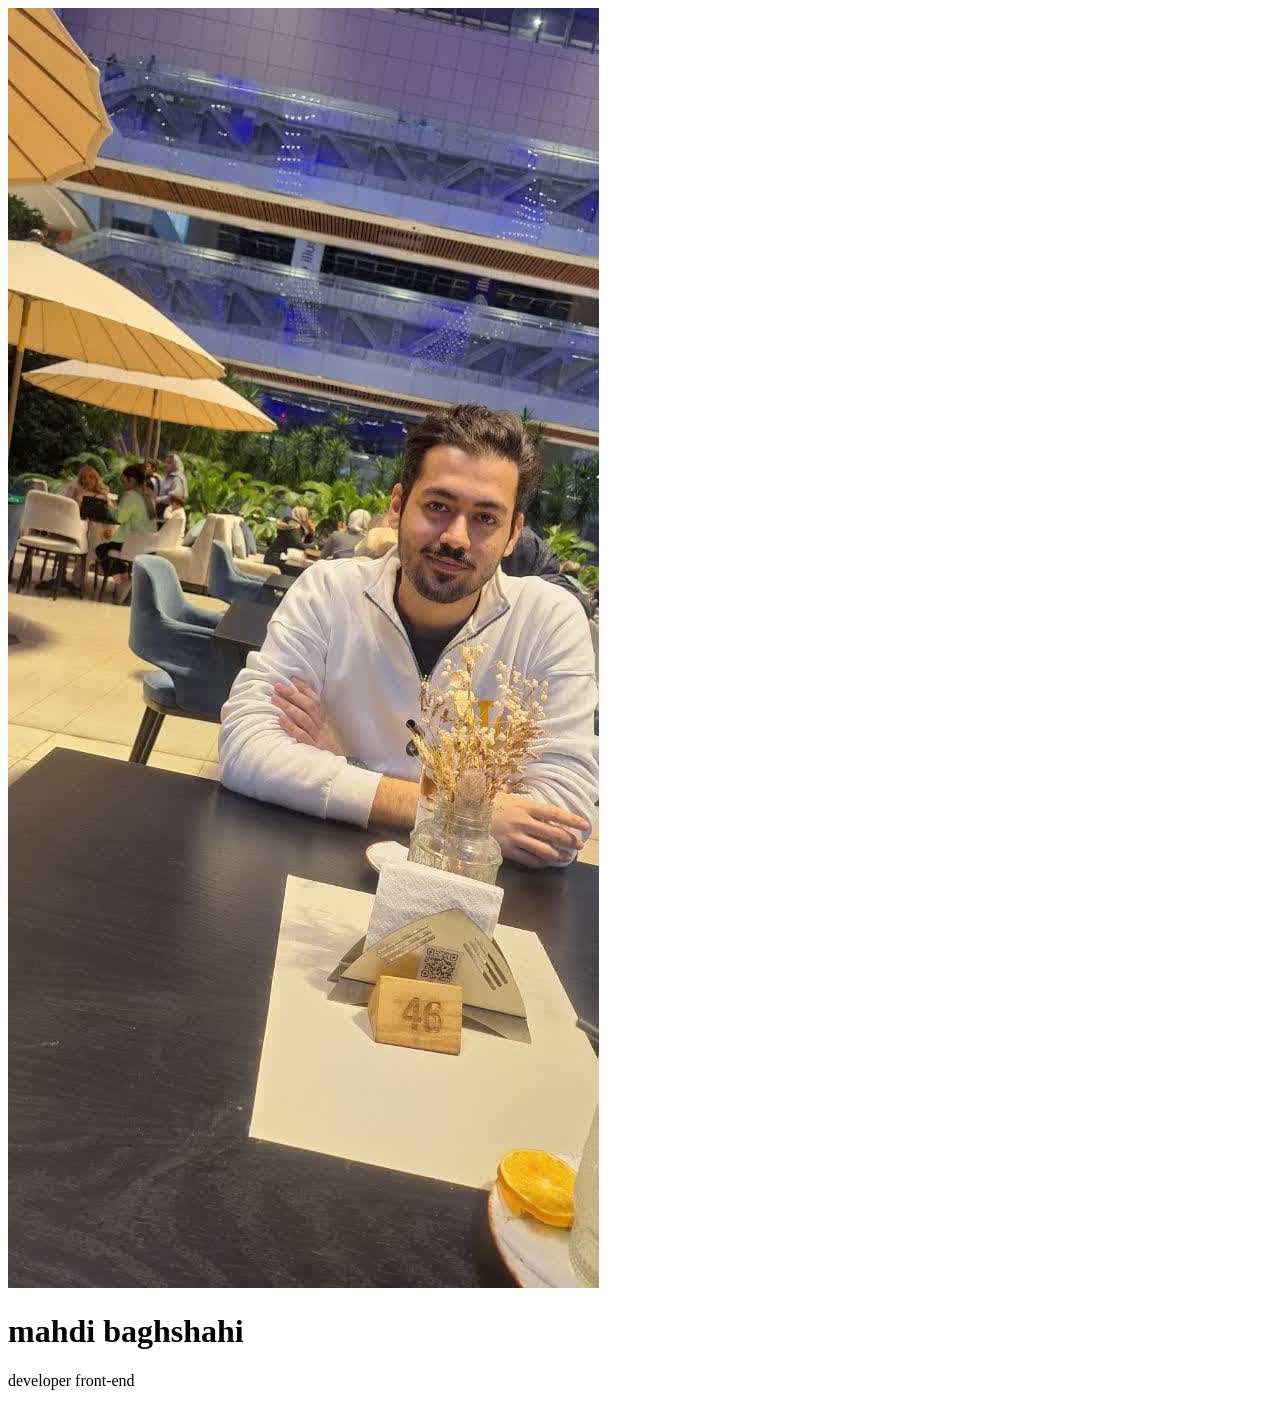
==== index.html @ 624fb45b "insert html and pictur" ====
<!DOCTYPE html>
<html lang="en">
<head>
    <meta charset="UTF-8">
    <meta name="viewport" content="width=device-width, initial-scale=1.0">
    <title>profile</title>
    <link rel="stylesheet" href="./style.css"/>

</head>
<body>
    <div class="container">
        <div class="picture">
            <img src="images/photo_2025-01-19_13-27-02.jpg">
        </div>
        
        <h1>mahdi baghshahi</h1>
        <p>developer front-end</p>

        <div class="socials">
            <i class="b instagram"></i>
            <i class="b github"></i>
            <i class="b whatsapp"></i>

        </div>
    </div>
</body>
</html>
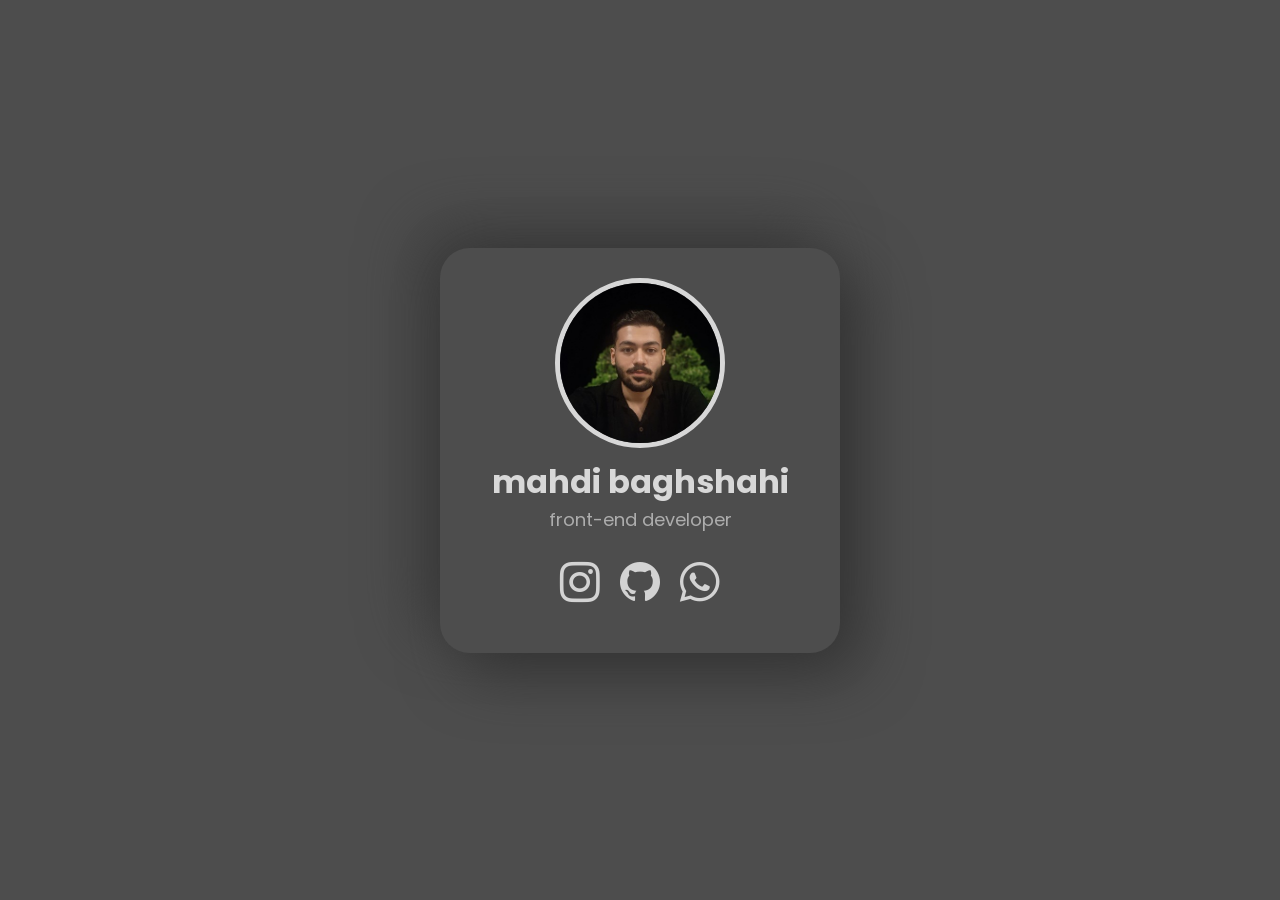
==== commit 612ff8e2: "insert css" ====
--- a/index.html
+++ b/index.html
@@ -1,27 +1,29 @@
 <!DOCTYPE html>
 <html lang="en">
-<head>
-    <meta charset="UTF-8">
-    <meta name="viewport" content="width=device-width, initial-scale=1.0">
+  <head>
+    <meta charset="UTF-8" />
+    <meta name="viewport" content="width=device-width, initial-scale=1.0" />
     <title>profile</title>
-    <link rel="stylesheet" href="./style.css"/>
+    <link rel="stylesheet" href="./style.css" />
+    <link
+      rel="stylesheet"
+      href="https://cdn.jsdelivr.net/npm/bootstrap-icons@1.11.3/font/bootstrap-icons.min.css"
+    />
+  </head>
+  <body>
+    <div class="container">
+      <div class="picture">
+        <img src="images/m11.jpg" />
+      </div>
 
-</head>
-<body>
-    <div class="container">
-        <div class="picture">
-            <img src="images/photo_2025-01-19_13-27-02.jpg">
-        </div>
-        
-        <h1>mahdi baghshahi</h1>
-        <p>developer front-end</p>
+      <h1>mahdi baghshahi</h1>
+      <p>front-end developer</p>
 
-        <div class="socials">
-            <i class="b instagram"></i>
-            <i class="b github"></i>
-            <i class="b whatsapp"></i>
-
-        </div>
+      <div class="socials">
+        <i class="bi bi-instagram"></i>
+        <i class="bi bi-github"></i>
+        <i class="bi bi-whatsapp"></i>
+      </div>
     </div>
-</body>
+  </body>
 </html>
--- a/style.css
+++ b/style.css
@@ -0,0 +1,53 @@
+@import url("https://fonts.googleapis.com/css2?family=Poppins&display=swap");
+
+* {
+  margin: 0;
+  padding: 0;
+  box-sizing: border-box;
+}
+
+body {
+  display: flex;
+  justify-content: center;
+  align-items: center;
+  height: 100vh;
+  background: #4d4d4d;
+  font-family: "Poppins", sans-serif;
+}
+
+.container {
+  width: 400px;
+  border-radius: 30px;
+  background: #4d4d4d;
+  box-shadow: 20px 20px 60px #343434, -20px -20px 60px #3b3b3b;
+  padding: 20px;
+  text-align: center;
+}
+.container .picture{
+    width: 170px;
+    height: 170px;
+    margin: 10px auto;
+}
+.container .picture img{
+    width: 100%;
+    height: 100%;
+    border-radius: 50%;
+    border: 5px solid rgb(215 , 215 , 215 );
+}
+.container h1 {
+  color: rgb(216, 216, 216);
+}
+.container p {
+  color: rgb(173, 173, 173);
+  font-size: 18px;
+}
+.container .socials{
+    display: flex;
+    justify-content: center;
+    padding: 10px 0;
+}
+.container .socials i{
+    margin: 10px;
+    font-size: 40px;
+    color: rgb(211, 211, 211);
+}
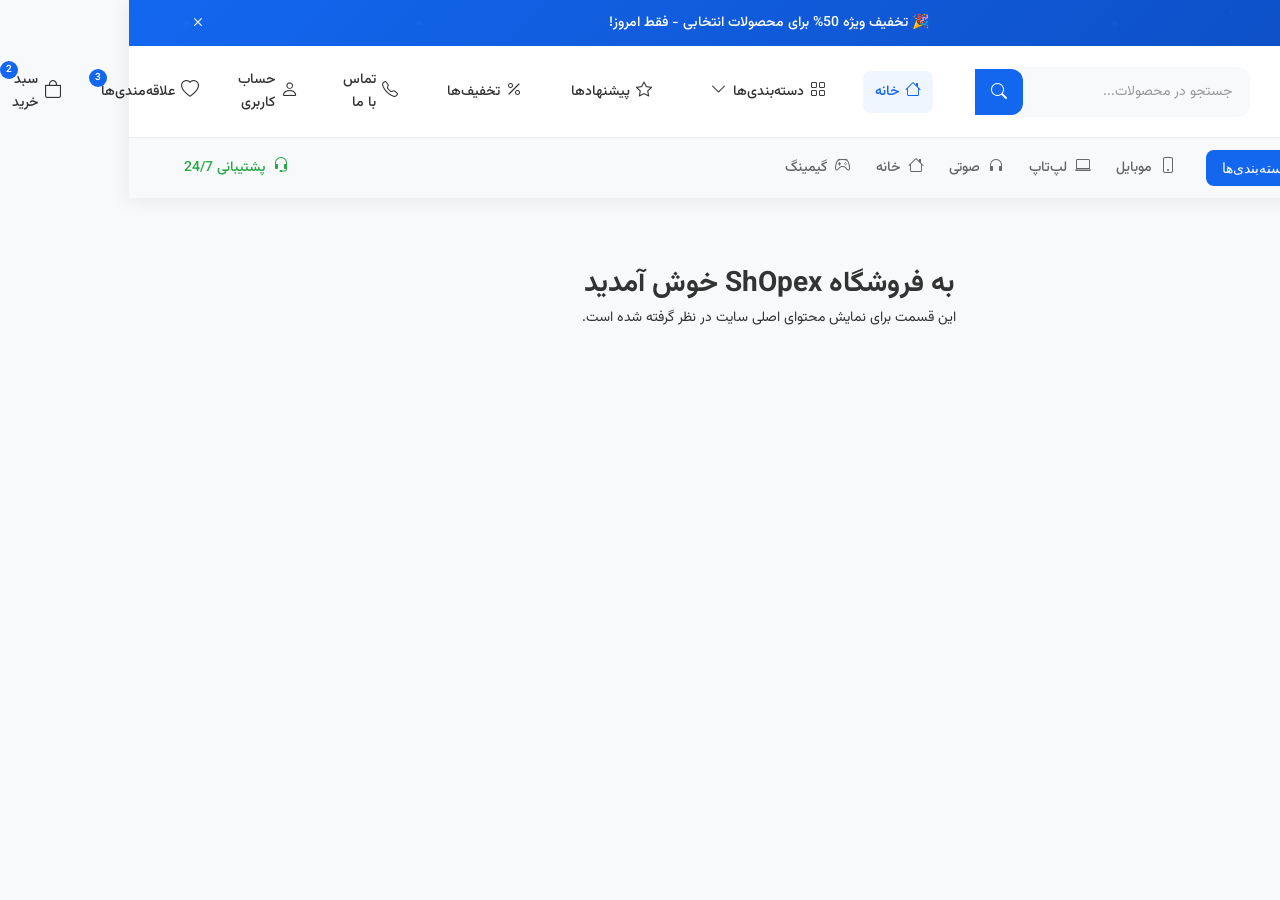
==== commit af6fbfc3: "Convert profile page to responsive e-commerce site with Persian design Co-authored-by: ma.baghshahi2" ====
--- a/index.html
+++ b/index.html
@@ -1,29 +1,229 @@
 <!DOCTYPE html>
-<html lang="en">
-  <head>
-    <meta charset="UTF-8" />
-    <meta name="viewport" content="width=device-width, initial-scale=1.0" />
-    <title>profile</title>
-    <link rel="stylesheet" href="./style.css" />
-    <link
-      rel="stylesheet"
-      href="https://cdn.jsdelivr.net/npm/bootstrap-icons@1.11.3/font/bootstrap-icons.min.css"
-    />
-  </head>
-  <body>
-    <div class="container">
-      <div class="picture">
-        <img src="images/m11.jpg" />
+<html lang="fa" dir="rtl">
+
+<head>
+  <meta charset="UTF-8" />
+  <meta http-equiv="X-UA-Compatible" content="IE=edge" />
+  <meta name="viewport" content="width=device-width, initial-scale=1.0" />
+  <!-- Bootstrap Icons -->
+  <link rel="stylesheet" href="https://cdn.jsdelivr.net/npm/bootstrap-icons@1.10.2/font/bootstrap-icons.css" />
+  <!-- Google Fonts - Vazirmatn for Persian -->
+  <link href="https://fonts.googleapis.com/css2?family=Vazirmatn:wght@100..900&display=swap" rel="stylesheet">
+  <!-- Custom CSS -->
+  <link rel="stylesheet" href="style.css" />
+  <title>ShOpex - فروشگاه آنلاین</title>
+</head>
+
+<body>
+  <!-- Header Start -->
+  <header class="header">
+    <!-- Top notification bar -->
+    <div class="top-notification">
+      <div class="container">
+        <div class="notification-content">
+          <span class="notification-text">🎉 تخفیف ویژه 50% برای محصولات انتخابی - فقط امروز!</span>
+          <button class="notification-close">
+            <i class="bi bi-x"></i>
+          </button>
+        </div>
       </div>
-
-      <h1>mahdi baghshahi</h1>
-      <p>front-end developer</p>
-
-      <div class="socials">
-        <i class="bi bi-instagram"></i>
-        <i class="bi bi-github"></i>
-        <i class="bi bi-whatsapp"></i>
+    </div>
+
+    <!-- Main header -->
+    <div class="header-main">
+      <div class="container">
+        <div class="header-content">
+          <!-- Mobile menu button -->
+          <button class="mobile-menu-btn">
+            <i class="bi bi-list"></i>
+          </button>
+
+          <!-- Logo -->
+          <div class="logo">
+            <a href="/">
+              <img src="https://via.placeholder.com/120x40/1367ef/ffffff?text=ShOpex" alt="ShOpex">
+            </a>
+          </div>
+
+          <!-- Search bar -->
+          <div class="search-container">
+            <form class="search-form">
+              <input type="text" placeholder="جستجو در محصولات..." class="search-input">
+              <button type="submit" class="search-btn">
+                <i class="bi bi-search"></i>
+              </button>
+            </form>
+          </div>
+
+          <!-- Navigation -->
+          <nav class="main-nav">
+            <ul class="nav-list">
+              <li class="nav-item">
+                <a href="/" class="nav-link active">
+                  <i class="bi bi-house"></i>
+                  خانه
+                </a>
+              </li>
+              <li class="nav-item dropdown">
+                <a href="#" class="nav-link">
+                  <i class="bi bi-grid"></i>
+                  دسته‌بندی‌ها
+                  <i class="bi bi-chevron-down"></i>
+                </a>
+                <div class="dropdown-menu">
+                  <div class="dropdown-grid">
+                    <div class="dropdown-section">
+                      <h4>موبایل و تبلت</h4>
+                      <ul>
+                        <li><a href="#">گوشی موبایل</a></li>
+                        <li><a href="#">تبلت</a></li>
+                        <li><a href="#">هدفون</a></li>
+                        <li><a href="#">کیس و کاور</a></li>
+                      </ul>
+                    </div>
+                    <div class="dropdown-section">
+                      <h4>لپ‌تاپ و کامپیوتر</h4>
+                      <ul>
+                        <li><a href="#">لپ‌تاپ</a></li>
+                        <li><a href="#">کیبورد</a></li>
+                        <li><a href="#">ماوس</a></li>
+                        <li><a href="#">مانیتور</a></li>
+                      </ul>
+                    </div>
+                    <div class="dropdown-section">
+                      <h4>خانه و آشپزخانه</h4>
+                      <ul>
+                        <li><a href="#">لوازم برقی</a></li>
+                        <li><a href="#">ظروف</a></li>
+                        <li><a href="#">دکوراسیون</a></li>
+                        <li><a href="#">روشنایی</a></li>
+                      </ul>
+                    </div>
+                    <div class="dropdown-featured">
+                      <img src="https://via.placeholder.com/200x150/f0f0f0/666?text=Special+Offer" alt="پیشنهاد ویژه">
+                      <h4>پیشنهاد ویژه</h4>
+                      <p>تا 60% تخفیف روی محصولات منتخب</p>
+                      <a href="#" class="btn-featured">مشاهده همه</a>
+                    </div>
+                  </div>
+                </div>
+              </li>
+              <li class="nav-item">
+                <a href="#" class="nav-link">
+                  <i class="bi bi-star"></i>
+                  پیشنهادها
+                </a>
+              </li>
+              <li class="nav-item">
+                <a href="#" class="nav-link">
+                  <i class="bi bi-percent"></i>
+                  تخفیف‌ها
+                </a>
+              </li>
+              <li class="nav-item">
+                <a href="#" class="nav-link">
+                  <i class="bi bi-telephone"></i>
+                  تماس با ما
+                </a>
+              </li>
+            </ul>
+          </nav>
+
+          <!-- User actions -->
+          <div class="user-actions">
+            <button class="action-btn search-toggle">
+              <i class="bi bi-search"></i>
+            </button>
+            <a href="#" class="action-btn">
+              <i class="bi bi-person"></i>
+              <span class="action-text">حساب کاربری</span>
+            </a>
+            <a href="#" class="action-btn">
+              <i class="bi bi-heart"></i>
+              <span class="action-text">علاقه‌مندی‌ها</span>
+              <span class="badge">3</span>
+            </a>
+            <a href="#" class="action-btn cart-btn">
+              <i class="bi bi-bag"></i>
+              <span class="action-text">سبد خرید</span>
+              <span class="badge cart-count">2</span>
+            </a>
+          </div>
+        </div>
       </div>
     </div>
-  </body>
+
+    <!-- Categories bar -->
+    <div class="categories-bar">
+      <div class="container">
+        <div class="categories-content">
+          <div class="categories-menu">
+            <button class="categories-toggle">
+              <i class="bi bi-grid-3x3-gap"></i>
+              همه دسته‌بندی‌ها
+            </button>
+          </div>
+          <div class="quick-categories">
+            <a href="#" class="category-link">
+              <i class="bi bi-phone"></i>
+              موبایل
+            </a>
+            <a href="#" class="category-link">
+              <i class="bi bi-laptop"></i>
+              لپ‌تاپ
+            </a>
+            <a href="#" class="category-link">
+              <i class="bi bi-headphones"></i>
+              صوتی
+            </a>
+            <a href="#" class="category-link">
+              <i class="bi bi-house"></i>
+              خانه
+            </a>
+            <a href="#" class="category-link">
+              <i class="bi bi-controller"></i>
+              گیمینگ
+            </a>
+          </div>
+          <div class="support-info">
+            <i class="bi bi-headset"></i>
+            <span>پشتیبانی 24/7</span>
+          </div>
+        </div>
+      </div>
+    </div>
+  </header>
+
+  <!-- Mobile Sidebar -->
+  <div class="mobile-sidebar" id="mobileSidebar">
+    <div class="sidebar-header">
+      <h3>منو</h3>
+      <button class="sidebar-close">
+        <i class="bi bi-x"></i>
+      </button>
+    </div>
+    <nav class="sidebar-nav">
+      <ul class="sidebar-list">
+        <li><a href="/"><i class="bi bi-house"></i> خانه</a></li>
+        <li><a href="#"><i class="bi bi-grid"></i> دسته‌بندی‌ها</a></li>
+        <li><a href="#"><i class="bi bi-star"></i> پیشنهادها</a></li>
+        <li><a href="#"><i class="bi bi-percent"></i> تخفیف‌ها</a></li>
+        <li><a href="#"><i class="bi bi-person"></i> حساب کاربری</a></li>
+        <li><a href="#"><i class="bi bi-telephone"></i> تماس با ما</a></li>
+      </ul>
+    </nav>
+  </div>
+
+  <!-- Overlay -->
+  <div class="overlay" id="overlay"></div>
+
+  <!-- Main content placeholder -->
+  <main style="padding: 2rem; text-align: center; margin-top: 2rem;">
+    <h1>به فروشگاه ShOpex خوش آمدید</h1>
+    <p>این قسمت برای نمایش محتوای اصلی سایت در نظر گرفته شده است.</p>
+  </main>
+
+  <script src="script.js"></script>
+</body>
+
 </html>
--- a/style.css
+++ b/style.css
@@ -1,5 +1,7 @@
-@import url("https://fonts.googleapis.com/css2?family=Poppins&display=swap");
-
+/* Import Persian font */
+@import url('https://fonts.googleapis.com/css2?family=Vazirmatn:wght@100..900&display=swap');
+
+/* Reset and base styles */
 * {
   margin: 0;
   padding: 0;
@@ -7,47 +9,642 @@
 }
 
 body {
+  font-family: 'Vazirmatn', sans-serif;
+  font-size: 14px;
+  line-height: 1.6;
+  color: #333;
+  direction: rtl;
+  background-color: #f8f9fa;
+}
+
+.container {
+  max-width: 1200px;
+  margin: 0 auto;
+  padding: 0 15px;
+}
+
+/* Header Styles */
+.header {
+  background: #fff;
+  box-shadow: 0 2px 20px rgba(0, 0, 0, 0.08);
+  position: sticky;
+  top: 0;
+  z-index: 1000;
+}
+
+/* Top Notification */
+.top-notification {
+  background: linear-gradient(135deg, #1367ef, #0d4ec4);
+  color: white;
+  padding: 12px 0;
+  position: relative;
+  overflow: hidden;
+}
+
+.top-notification::before {
+  content: '';
+  position: absolute;
+  top: 0;
+  left: 0;
+  right: 0;
+  bottom: 0;
+  background: url('data:image/svg+xml,<svg xmlns="http://www.w3.org/2000/svg" viewBox="0 0 100 20"><defs><pattern id="grain" width="100" height="20" patternUnits="userSpaceOnUse"><circle cx="25" cy="10" r="1" fill="rgba(255,255,255,0.1)"/><circle cx="75" cy="5" r="0.5" fill="rgba(255,255,255,0.05)"/></pattern></defs><rect width="100" height="20" fill="url(%23grain)"/></svg>');
+  opacity: 0.3;
+}
+
+.notification-content {
   display: flex;
   justify-content: center;
   align-items: center;
+  position: relative;
+  z-index: 1;
+}
+
+.notification-text {
+  font-weight: 500;
+  font-size: 14px;
+  text-align: center;
+}
+
+.notification-close {
+  position: absolute;
+  left: 0;
+  background: none;
+  border: none;
+  color: white;
+  font-size: 18px;
+  cursor: pointer;
+  padding: 5px;
+  border-radius: 50%;
+  transition: background-color 0.3s ease;
+}
+
+.notification-close:hover {
+  background-color: rgba(255, 255, 255, 0.2);
+}
+
+/* Main Header */
+.header-main {
+  padding: 15px 0;
+  background: white;
+}
+
+.header-content {
+  display: flex;
+  align-items: center;
+  gap: 20px;
+}
+
+/* Mobile Menu Button */
+.mobile-menu-btn {
+  display: none;
+  background: none;
+  border: none;
+  font-size: 24px;
+  cursor: pointer;
+  color: #333;
+  padding: 8px;
+  border-radius: 8px;
+  transition: background-color 0.3s ease;
+}
+
+.mobile-menu-btn:hover {
+  background-color: #f8f9fa;
+}
+
+/* Logo */
+.logo {
+  flex-shrink: 0;
+}
+
+.logo img {
+  height: 40px;
+  width: auto;
+}
+
+/* Search Container */
+.search-container {
+  flex: 1;
+  max-width: 500px;
+  margin: 0 20px;
+}
+
+.search-form {
+  position: relative;
+  display: flex;
+  background: #f8f9fa;
+  border-radius: 12px;
+  border: 2px solid transparent;
+  transition: all 0.3s ease;
+}
+
+.search-form:focus-within {
+  border-color: #1367ef;
+  box-shadow: 0 0 0 3px rgba(19, 103, 239, 0.1);
+}
+
+.search-input {
+  flex: 1;
+  border: none;
+  background: transparent;
+  padding: 12px 16px;
+  font-size: 14px;
+  outline: none;
+  border-radius: 12px;
+  font-family: 'Vazirmatn', sans-serif;
+}
+
+.search-input::placeholder {
+  color: #999;
+}
+
+.search-btn {
+  background: #1367ef;
+  border: none;
+  color: white;
+  padding: 12px 16px;
+  border-radius: 0 12px 12px 0;
+  cursor: pointer;
+  font-size: 16px;
+  transition: background-color 0.3s ease;
+}
+
+.search-btn:hover {
+  background: #0d4ec4;
+}
+
+/* Navigation */
+.main-nav {
+  flex: 1;
+}
+
+.nav-list {
+  display: flex;
+  align-items: center;
+  gap: 25px;
+  list-style: none;
+}
+
+.nav-item {
+  position: relative;
+}
+
+.nav-link {
+  display: flex;
+  align-items: center;
+  gap: 6px;
+  text-decoration: none;
+  color: #333;
+  font-weight: 500;
+  padding: 8px 12px;
+  border-radius: 8px;
+  transition: all 0.3s ease;
+  font-size: 14px;
+}
+
+.nav-link:hover, 
+.nav-link.active {
+  color: #1367ef;
+  background-color: #f0f6ff;
+}
+
+.nav-link i {
+  font-size: 16px;
+}
+
+/* Dropdown */
+.dropdown .nav-link::after {
+  content: '';
+  margin-right: 4px;
+}
+
+.dropdown-menu {
+  position: absolute;
+  top: 100%;
+  right: 0;
+  background: white;
+  border-radius: 12px;
+  box-shadow: 0 10px 40px rgba(0, 0, 0, 0.15);
+  opacity: 0;
+  visibility: hidden;
+  transform: translateY(10px);
+  transition: all 0.3s ease;
+  z-index: 100;
+  min-width: 800px;
+  margin-top: 10px;
+}
+
+.dropdown:hover .dropdown-menu {
+  opacity: 1;
+  visibility: visible;
+  transform: translateY(0);
+}
+
+.dropdown-grid {
+  display: grid;
+  grid-template-columns: repeat(3, 1fr) 250px;
+  gap: 30px;
+  padding: 30px;
+}
+
+.dropdown-section h4 {
+  color: #333;
+  font-size: 16px;
+  font-weight: 600;
+  margin-bottom: 15px;
+  padding-bottom: 8px;
+  border-bottom: 2px solid #f0f6ff;
+}
+
+.dropdown-section ul {
+  list-style: none;
+}
+
+.dropdown-section li {
+  margin-bottom: 8px;
+}
+
+.dropdown-section a {
+  color: #666;
+  text-decoration: none;
+  font-size: 14px;
+  transition: color 0.3s ease;
+  display: block;
+  padding: 4px 0;
+}
+
+.dropdown-section a:hover {
+  color: #1367ef;
+}
+
+.dropdown-featured {
+  background: linear-gradient(135deg, #f0f6ff, #e6f2ff);
+  padding: 20px;
+  border-radius: 12px;
+  text-align: center;
+}
+
+.dropdown-featured img {
+  width: 100%;
+  height: 120px;
+  object-fit: cover;
+  border-radius: 8px;
+  margin-bottom: 15px;
+}
+
+.dropdown-featured h4 {
+  color: #333;
+  font-size: 16px;
+  font-weight: 600;
+  margin-bottom: 8px;
+}
+
+.dropdown-featured p {
+  color: #666;
+  font-size: 13px;
+  margin-bottom: 15px;
+}
+
+.btn-featured {
+  background: #1367ef;
+  color: white;
+  text-decoration: none;
+  padding: 8px 16px;
+  border-radius: 6px;
+  font-size: 12px;
+  font-weight: 500;
+  transition: background-color 0.3s ease;
+}
+
+.btn-featured:hover {
+  background: #0d4ec4;
+}
+
+/* User Actions */
+.user-actions {
+  display: flex;
+  align-items: center;
+  gap: 15px;
+}
+
+.action-btn {
+  display: flex;
+  align-items: center;
+  gap: 6px;
+  text-decoration: none;
+  color: #333;
+  padding: 8px 12px;
+  border-radius: 8px;
+  transition: all 0.3s ease;
+  position: relative;
+  background: none;
+  border: none;
+  cursor: pointer;
+  font-size: 14px;
+}
+
+.action-btn:hover {
+  background-color: #f8f9fa;
+  color: #1367ef;
+}
+
+.action-btn i {
+  font-size: 18px;
+}
+
+.action-text {
+  font-weight: 500;
+}
+
+.badge {
+  background: #1367ef;
+  color: white;
+  font-size: 10px;
+  padding: 2px 6px;
+  border-radius: 10px;
+  position: absolute;
+  top: 0;
+  left: 0;
+  min-width: 18px;
+  height: 18px;
+  display: flex;
+  align-items: center;
+  justify-content: center;
+  font-weight: 600;
+}
+
+.search-toggle {
+  display: none;
+}
+
+/* Categories Bar */
+.categories-bar {
+  background: #f8f9fa;
+  border-top: 1px solid #e9ecef;
+  padding: 12px 0;
+}
+
+.categories-content {
+  display: flex;
+  align-items: center;
+  gap: 30px;
+}
+
+.categories-toggle {
+  background: #1367ef;
+  color: white;
+  border: none;
+  padding: 10px 16px;
+  border-radius: 8px;
+  font-size: 14px;
+  font-weight: 500;
+  cursor: pointer;
+  display: flex;
+  align-items: center;
+  gap: 8px;
+  transition: background-color 0.3s ease;
+}
+
+.categories-toggle:hover {
+  background: #0d4ec4;
+}
+
+.quick-categories {
+  display: flex;
+  align-items: center;
+  gap: 25px;
+  flex: 1;
+}
+
+.category-link {
+  display: flex;
+  align-items: center;
+  gap: 8px;
+  text-decoration: none;
+  color: #666;
+  font-size: 14px;
+  font-weight: 500;
+  transition: color 0.3s ease;
+}
+
+.category-link:hover {
+  color: #1367ef;
+}
+
+.category-link i {
+  font-size: 16px;
+}
+
+.support-info {
+  display: flex;
+  align-items: center;
+  gap: 8px;
+  color: #28a745;
+  font-size: 14px;
+  font-weight: 500;
+}
+
+.support-info i {
+  font-size: 16px;
+}
+
+/* Mobile Sidebar */
+.mobile-sidebar {
+  position: fixed;
+  top: 0;
+  right: -300px;
+  width: 300px;
   height: 100vh;
-  background: #4d4d4d;
-  font-family: "Poppins", sans-serif;
-}
-
-.container {
-  width: 400px;
-  border-radius: 30px;
-  background: #4d4d4d;
-  box-shadow: 20px 20px 60px #343434, -20px -20px 60px #3b3b3b;
+  background: white;
+  z-index: 2000;
+  transition: right 0.3s ease;
+  box-shadow: -5px 0 20px rgba(0, 0, 0, 0.1);
+}
+
+.mobile-sidebar.active {
+  right: 0;
+}
+
+.sidebar-header {
   padding: 20px;
-  text-align: center;
-}
-.container .picture{
-    width: 170px;
-    height: 170px;
-    margin: 10px auto;
-}
-.container .picture img{
-    width: 100%;
-    height: 100%;
-    border-radius: 50%;
-    border: 5px solid rgb(215 , 215 , 215 );
-}
-.container h1 {
-  color: rgb(216, 216, 216);
-}
-.container p {
-  color: rgb(173, 173, 173);
+  border-bottom: 1px solid #e9ecef;
+  display: flex;
+  justify-content: space-between;
+  align-items: center;
+}
+
+.sidebar-header h3 {
   font-size: 18px;
-}
-.container .socials{
+  font-weight: 600;
+  color: #333;
+}
+
+.sidebar-close {
+  background: none;
+  border: none;
+  font-size: 24px;
+  cursor: pointer;
+  color: #666;
+  padding: 5px;
+}
+
+.sidebar-nav {
+  padding: 20px 0;
+}
+
+.sidebar-list {
+  list-style: none;
+}
+
+.sidebar-list li {
+  margin-bottom: 5px;
+}
+
+.sidebar-list a {
+  display: flex;
+  align-items: center;
+  gap: 12px;
+  color: #333;
+  text-decoration: none;
+  padding: 12px 20px;
+  font-weight: 500;
+  transition: background-color 0.3s ease;
+}
+
+.sidebar-list a:hover {
+  background-color: #f8f9fa;
+  color: #1367ef;
+}
+
+.sidebar-list i {
+  font-size: 18px;
+  width: 20px;
+}
+
+/* Overlay */
+.overlay {
+  position: fixed;
+  top: 0;
+  left: 0;
+  width: 100%;
+  height: 100%;
+  background: rgba(0, 0, 0, 0.5);
+  z-index: 1500;
+  opacity: 0;
+  visibility: hidden;
+  transition: all 0.3s ease;
+}
+
+.overlay.active {
+  opacity: 1;
+  visibility: visible;
+}
+
+/* Responsive Design */
+@media (max-width: 1024px) {
+  .dropdown-grid {
+    grid-template-columns: repeat(2, 1fr);
+  }
+  
+  .dropdown-featured {
+    grid-column: span 2;
+  }
+  
+  .action-text {
+    display: none;
+  }
+  
+  .quick-categories {
+    gap: 15px;
+  }
+  
+  .category-link span {
+    display: none;
+  }
+}
+
+@media (max-width: 768px) {
+  .mobile-menu-btn {
+    display: block;
+  }
+  
+  .main-nav,
+  .categories-bar {
+    display: none;
+  }
+  
+  .search-container {
+    display: none;
+  }
+  
+  .search-toggle {
     display: flex;
-    justify-content: center;
+  }
+  
+  .user-actions {
+    gap: 10px;
+  }
+  
+  .header-content {
+    gap: 15px;
+  }
+  
+  .dropdown-menu {
+    min-width: 100vw;
+    right: -15px;
+  }
+  
+  .dropdown-grid {
+    grid-template-columns: 1fr;
+    gap: 20px;
+    padding: 20px;
+  }
+}
+
+@media (max-width: 480px) {
+  .header-main {
     padding: 10px 0;
-}
-.container .socials i{
-    margin: 10px;
-    font-size: 40px;
-    color: rgb(211, 211, 211);
+  }
+  
+  .notification-text {
+    font-size: 12px;
+    padding: 0 30px;
+  }
+  
+  .user-actions {
+    gap: 5px;
+  }
+  
+  .action-btn {
+    padding: 6px 8px;
+  }
+  
+  .action-btn i {
+    font-size: 16px;
+  }
+}
+
+/* Animation for smooth interactions */
+@keyframes fadeInUp {
+  from {
+    opacity: 0;
+    transform: translateY(20px);
+  }
+  to {
+    opacity: 1;
+    transform: translateY(0);
+  }
+}
+
+.dropdown-menu {
+  animation: fadeInUp 0.3s ease;
+}
+
+/* Focus styles for accessibility */
+.nav-link:focus,
+.action-btn:focus,
+.search-input:focus,
+.search-btn:focus {
+  outline: 2px solid #1367ef;
+  outline-offset: 2px;
 }
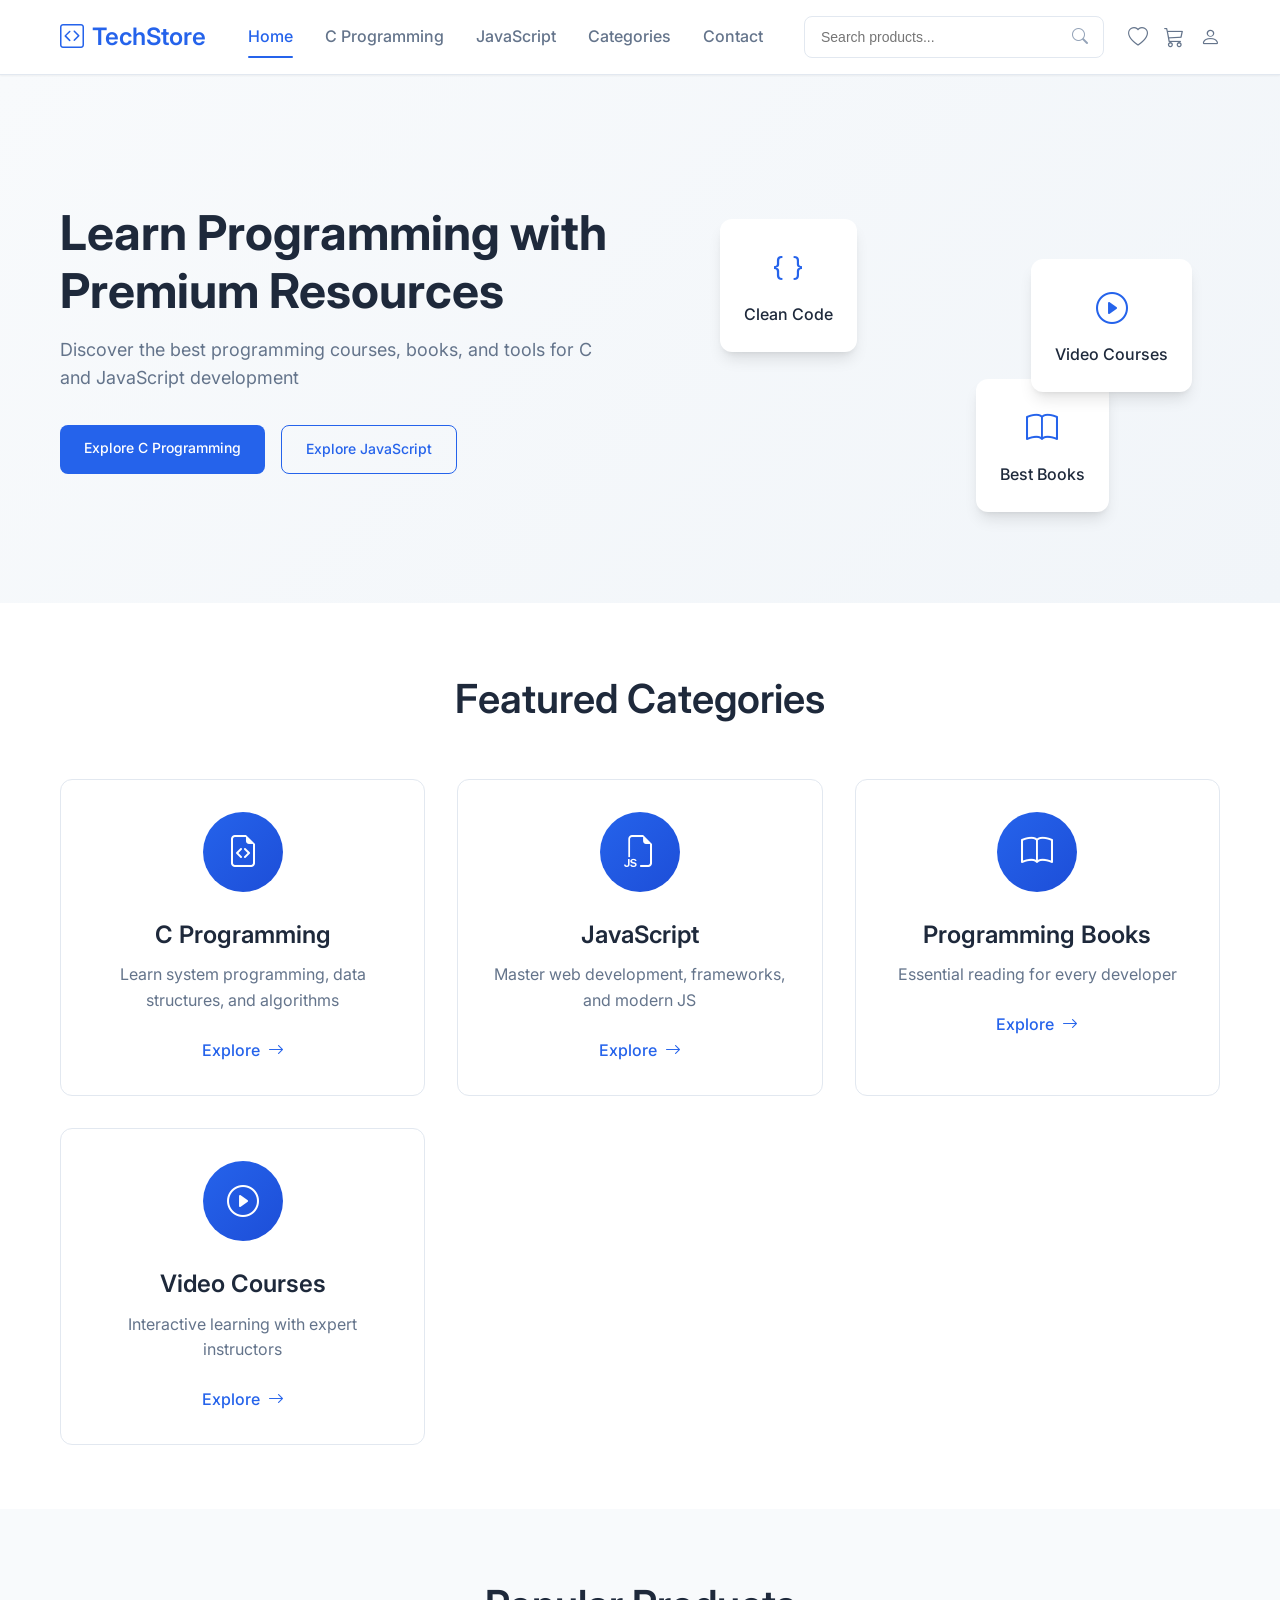
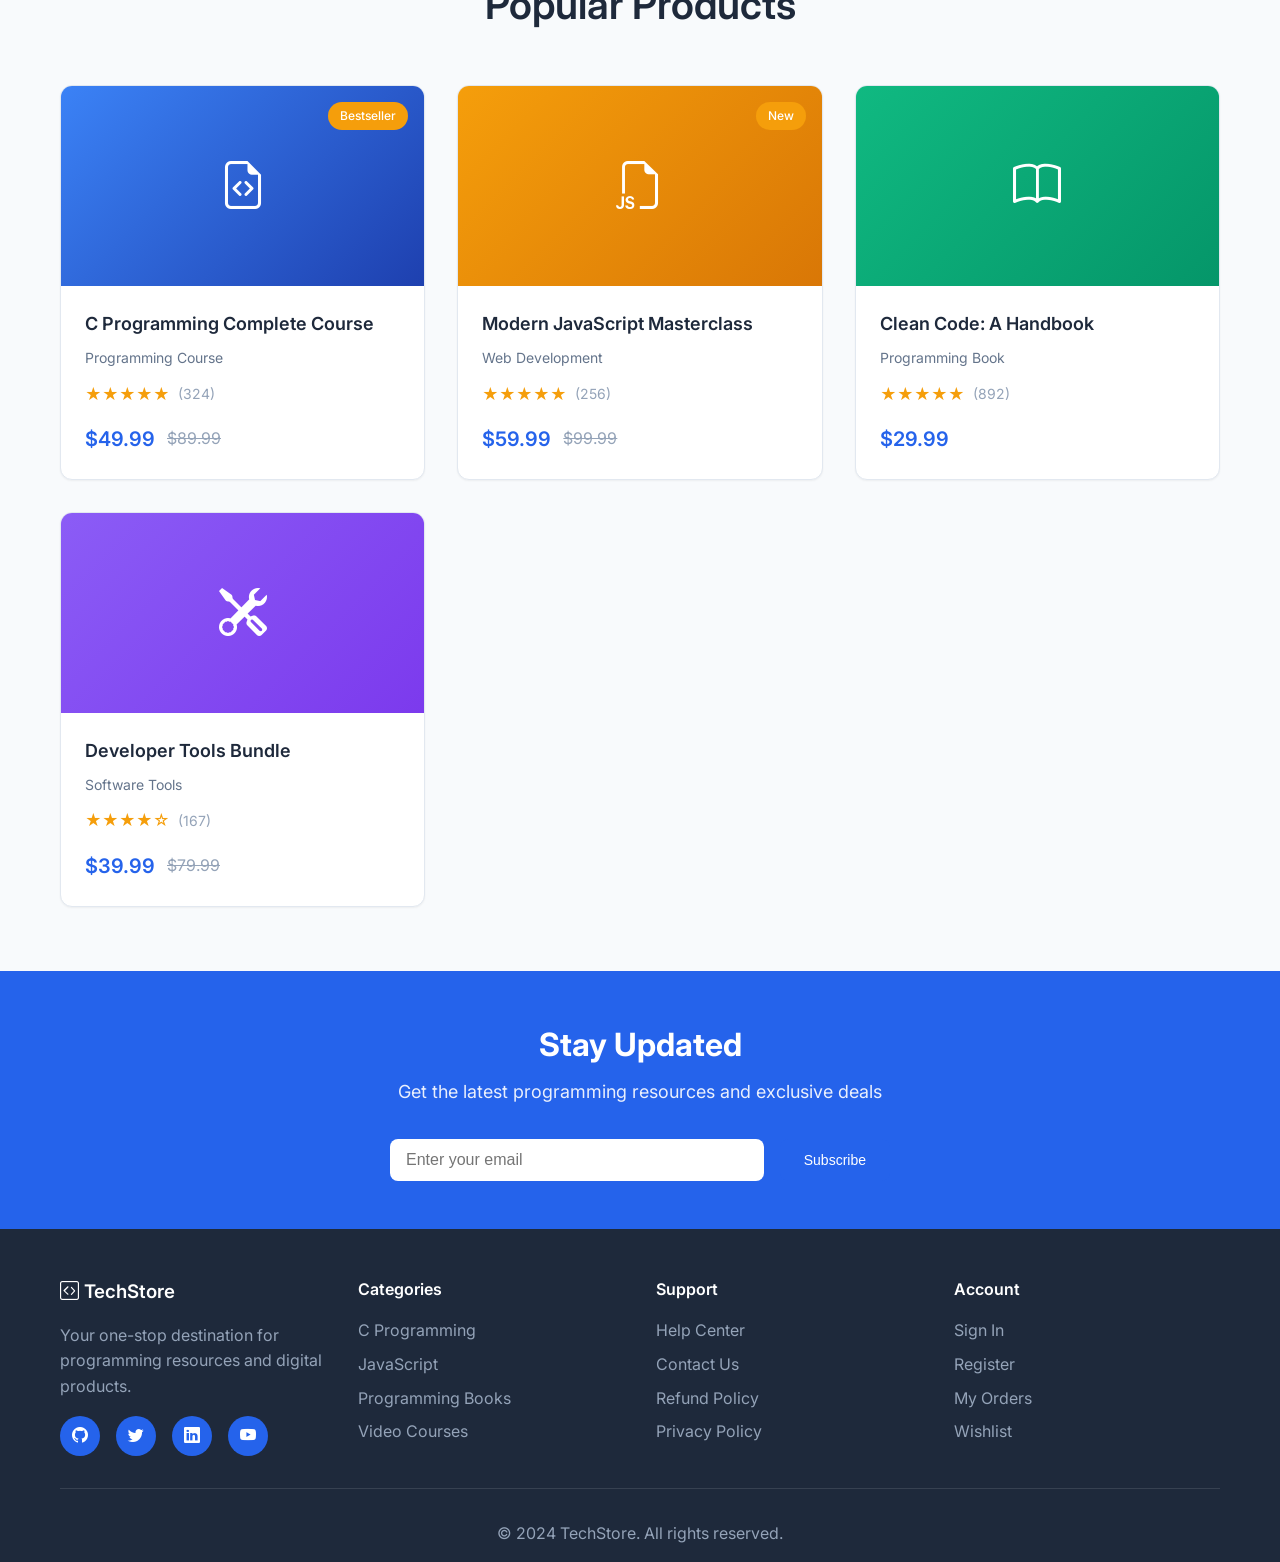
==== commit 83611cf3: "Create TechStore: Full e-commerce site for programming resources Co-authored-by: ma.baghshahi2002 <m" ====
--- a/index.html
+++ b/index.html
@@ -1,229 +1,262 @@
 <!DOCTYPE html>
-<html lang="fa" dir="rtl">
-
+<html lang="en">
 <head>
-  <meta charset="UTF-8" />
-  <meta http-equiv="X-UA-Compatible" content="IE=edge" />
-  <meta name="viewport" content="width=device-width, initial-scale=1.0" />
-  <!-- Bootstrap Icons -->
-  <link rel="stylesheet" href="https://cdn.jsdelivr.net/npm/bootstrap-icons@1.10.2/font/bootstrap-icons.css" />
-  <!-- Google Fonts - Vazirmatn for Persian -->
-  <link href="https://fonts.googleapis.com/css2?family=Vazirmatn:wght@100..900&display=swap" rel="stylesheet">
-  <!-- Custom CSS -->
-  <link rel="stylesheet" href="style.css" />
-  <title>ShOpex - فروشگاه آنلاین</title>
+    <meta charset="UTF-8">
+    <meta name="viewport" content="width=device-width, initial-scale=1.0">
+    <title>TechStore - Programming Resources & Digital Products</title>
+    <link rel="stylesheet" href="style.css">
+    <link rel="stylesheet" href="https://cdn.jsdelivr.net/npm/bootstrap-icons@1.11.3/font/bootstrap-icons.min.css">
+    <link href="https://fonts.googleapis.com/css2?family=Inter:wght@300;400;500;600;700&display=swap" rel="stylesheet">
 </head>
-
 <body>
-  <!-- Header Start -->
-  <header class="header">
-    <!-- Top notification bar -->
-    <div class="top-notification">
-      <div class="container">
-        <div class="notification-content">
-          <span class="notification-text">🎉 تخفیف ویژه 50% برای محصولات انتخابی - فقط امروز!</span>
-          <button class="notification-close">
-            <i class="bi bi-x"></i>
-          </button>
-        </div>
-      </div>
-    </div>
-
-    <!-- Main header -->
-    <div class="header-main">
-      <div class="container">
-        <div class="header-content">
-          <!-- Mobile menu button -->
-          <button class="mobile-menu-btn">
-            <i class="bi bi-list"></i>
-          </button>
-
-          <!-- Logo -->
-          <div class="logo">
-            <a href="/">
-              <img src="https://via.placeholder.com/120x40/1367ef/ffffff?text=ShOpex" alt="ShOpex">
-            </a>
-          </div>
-
-          <!-- Search bar -->
-          <div class="search-container">
-            <form class="search-form">
-              <input type="text" placeholder="جستجو در محصولات..." class="search-input">
-              <button type="submit" class="search-btn">
-                <i class="bi bi-search"></i>
-              </button>
-            </form>
-          </div>
-
-          <!-- Navigation -->
-          <nav class="main-nav">
-            <ul class="nav-list">
-              <li class="nav-item">
-                <a href="/" class="nav-link active">
-                  <i class="bi bi-house"></i>
-                  خانه
-                </a>
-              </li>
-              <li class="nav-item dropdown">
-                <a href="#" class="nav-link">
-                  <i class="bi bi-grid"></i>
-                  دسته‌بندی‌ها
-                  <i class="bi bi-chevron-down"></i>
-                </a>
-                <div class="dropdown-menu">
-                  <div class="dropdown-grid">
-                    <div class="dropdown-section">
-                      <h4>موبایل و تبلت</h4>
-                      <ul>
-                        <li><a href="#">گوشی موبایل</a></li>
-                        <li><a href="#">تبلت</a></li>
-                        <li><a href="#">هدفون</a></li>
-                        <li><a href="#">کیس و کاور</a></li>
-                      </ul>
-                    </div>
-                    <div class="dropdown-section">
-                      <h4>لپ‌تاپ و کامپیوتر</h4>
-                      <ul>
-                        <li><a href="#">لپ‌تاپ</a></li>
-                        <li><a href="#">کیبورد</a></li>
-                        <li><a href="#">ماوس</a></li>
-                        <li><a href="#">مانیتور</a></li>
-                      </ul>
-                    </div>
-                    <div class="dropdown-section">
-                      <h4>خانه و آشپزخانه</h4>
-                      <ul>
-                        <li><a href="#">لوازم برقی</a></li>
-                        <li><a href="#">ظروف</a></li>
-                        <li><a href="#">دکوراسیون</a></li>
-                        <li><a href="#">روشنایی</a></li>
-                      </ul>
-                    </div>
-                    <div class="dropdown-featured">
-                      <img src="https://via.placeholder.com/200x150/f0f0f0/666?text=Special+Offer" alt="پیشنهاد ویژه">
-                      <h4>پیشنهاد ویژه</h4>
-                      <p>تا 60% تخفیف روی محصولات منتخب</p>
-                      <a href="#" class="btn-featured">مشاهده همه</a>
-                    </div>
-                  </div>
-                </div>
-              </li>
-              <li class="nav-item">
-                <a href="#" class="nav-link">
-                  <i class="bi bi-star"></i>
-                  پیشنهادها
-                </a>
-              </li>
-              <li class="nav-item">
-                <a href="#" class="nav-link">
-                  <i class="bi bi-percent"></i>
-                  تخفیف‌ها
-                </a>
-              </li>
-              <li class="nav-item">
-                <a href="#" class="nav-link">
-                  <i class="bi bi-telephone"></i>
-                  تماس با ما
-                </a>
-              </li>
-            </ul>
-          </nav>
-
-          <!-- User actions -->
-          <div class="user-actions">
-            <button class="action-btn search-toggle">
-              <i class="bi bi-search"></i>
-            </button>
-            <a href="#" class="action-btn">
-              <i class="bi bi-person"></i>
-              <span class="action-text">حساب کاربری</span>
-            </a>
-            <a href="#" class="action-btn">
-              <i class="bi bi-heart"></i>
-              <span class="action-text">علاقه‌مندی‌ها</span>
-              <span class="badge">3</span>
-            </a>
-            <a href="#" class="action-btn cart-btn">
-              <i class="bi bi-bag"></i>
-              <span class="action-text">سبد خرید</span>
-              <span class="badge cart-count">2</span>
-            </a>
-          </div>
-        </div>
-      </div>
-    </div>
-
-    <!-- Categories bar -->
-    <div class="categories-bar">
-      <div class="container">
-        <div class="categories-content">
-          <div class="categories-menu">
-            <button class="categories-toggle">
-              <i class="bi bi-grid-3x3-gap"></i>
-              همه دسته‌بندی‌ها
-            </button>
-          </div>
-          <div class="quick-categories">
-            <a href="#" class="category-link">
-              <i class="bi bi-phone"></i>
-              موبایل
-            </a>
-            <a href="#" class="category-link">
-              <i class="bi bi-laptop"></i>
-              لپ‌تاپ
-            </a>
-            <a href="#" class="category-link">
-              <i class="bi bi-headphones"></i>
-              صوتی
-            </a>
-            <a href="#" class="category-link">
-              <i class="bi bi-house"></i>
-              خانه
-            </a>
-            <a href="#" class="category-link">
-              <i class="bi bi-controller"></i>
-              گیمینگ
-            </a>
-          </div>
-          <div class="support-info">
-            <i class="bi bi-headset"></i>
-            <span>پشتیبانی 24/7</span>
-          </div>
-        </div>
-      </div>
-    </div>
-  </header>
-
-  <!-- Mobile Sidebar -->
-  <div class="mobile-sidebar" id="mobileSidebar">
-    <div class="sidebar-header">
-      <h3>منو</h3>
-      <button class="sidebar-close">
-        <i class="bi bi-x"></i>
-      </button>
-    </div>
-    <nav class="sidebar-nav">
-      <ul class="sidebar-list">
-        <li><a href="/"><i class="bi bi-house"></i> خانه</a></li>
-        <li><a href="#"><i class="bi bi-grid"></i> دسته‌بندی‌ها</a></li>
-        <li><a href="#"><i class="bi bi-star"></i> پیشنهادها</a></li>
-        <li><a href="#"><i class="bi bi-percent"></i> تخفیف‌ها</a></li>
-        <li><a href="#"><i class="bi bi-person"></i> حساب کاربری</a></li>
-        <li><a href="#"><i class="bi bi-telephone"></i> تماس با ما</a></li>
-      </ul>
-    </nav>
-  </div>
-
-  <!-- Overlay -->
-  <div class="overlay" id="overlay"></div>
-
-  <!-- Main content placeholder -->
-  <main style="padding: 2rem; text-align: center; margin-top: 2rem;">
-    <h1>به فروشگاه ShOpex خوش آمدید</h1>
-    <p>این قسمت برای نمایش محتوای اصلی سایت در نظر گرفته شده است.</p>
-  </main>
-
-  <script src="script.js"></script>
+    <!-- Header -->
+    <header class="header">
+        <div class="container">
+            <div class="navbar">
+                <div class="logo">
+                    <h2><i class="bi bi-code-square"></i> TechStore</h2>
+                </div>
+                <nav class="nav-menu">
+                    <a href="index.html" class="nav-link active">Home</a>
+                    <a href="c-programming.html" class="nav-link">C Programming</a>
+                    <a href="javascript.html" class="nav-link">JavaScript</a>
+                    <a href="#categories" class="nav-link">Categories</a>
+                    <a href="#contact" class="nav-link">Contact</a>
+                </nav>
+                <div class="header-actions">
+                    <div class="search-box">
+                        <input type="text" placeholder="Search products...">
+                        <i class="bi bi-search"></i>
+                    </div>
+                    <div class="user-actions">
+                        <i class="bi bi-heart"></i>
+                        <i class="bi bi-cart3"></i>
+                        <i class="bi bi-person"></i>
+                    </div>
+                </div>
+            </div>
+        </div>
+    </header>
+
+    <!-- Hero Section -->
+    <section class="hero">
+        <div class="container">
+            <div class="hero-content">
+                <h1>Learn Programming with Premium Resources</h1>
+                <p>Discover the best programming courses, books, and tools for C and JavaScript development</p>
+                <div class="hero-buttons">
+                    <a href="c-programming.html" class="btn btn-primary">Explore C Programming</a>
+                    <a href="javascript.html" class="btn btn-secondary">Explore JavaScript</a>
+                </div>
+            </div>
+            <div class="hero-image">
+                <div class="floating-cards">
+                    <div class="card code-card">
+                        <i class="bi bi-braces"></i>
+                        <span>Clean Code</span>
+                    </div>
+                    <div class="card book-card">
+                        <i class="bi bi-book"></i>
+                        <span>Best Books</span>
+                    </div>
+                    <div class="card course-card">
+                        <i class="bi bi-play-circle"></i>
+                        <span>Video Courses</span>
+                    </div>
+                </div>
+            </div>
+        </div>
+    </section>
+
+    <!-- Featured Categories -->
+    <section class="featured-categories" id="categories">
+        <div class="container">
+            <h2 class="section-title">Featured Categories</h2>
+            <div class="categories-grid">
+                <div class="category-card">
+                    <div class="category-icon">
+                        <i class="bi bi-file-earmark-code"></i>
+                    </div>
+                    <h3>C Programming</h3>
+                    <p>Learn system programming, data structures, and algorithms</p>
+                    <a href="c-programming.html" class="category-link">Explore <i class="bi bi-arrow-right"></i></a>
+                </div>
+                <div class="category-card">
+                    <div class="category-icon">
+                        <i class="bi bi-filetype-js"></i>
+                    </div>
+                    <h3>JavaScript</h3>
+                    <p>Master web development, frameworks, and modern JS</p>
+                    <a href="javascript.html" class="category-link">Explore <i class="bi bi-arrow-right"></i></a>
+                </div>
+                <div class="category-card">
+                    <div class="category-icon">
+                        <i class="bi bi-book"></i>
+                    </div>
+                    <h3>Programming Books</h3>
+                    <p>Essential reading for every developer</p>
+                    <a href="#" class="category-link">Explore <i class="bi bi-arrow-right"></i></a>
+                </div>
+                <div class="category-card">
+                    <div class="category-icon">
+                        <i class="bi bi-play-circle"></i>
+                    </div>
+                    <h3>Video Courses</h3>
+                    <p>Interactive learning with expert instructors</p>
+                    <a href="#" class="category-link">Explore <i class="bi bi-arrow-right"></i></a>
+                </div>
+            </div>
+        </div>
+    </section>
+
+    <!-- Popular Products -->
+    <section class="popular-products">
+        <div class="container">
+            <h2 class="section-title">Popular Products</h2>
+            <div class="products-grid">
+                <div class="product-card">
+                    <div class="product-image">
+                        <div class="placeholder-img c-bg">
+                            <i class="bi bi-file-earmark-code"></i>
+                        </div>
+                        <div class="product-badge">Bestseller</div>
+                    </div>
+                    <div class="product-info">
+                        <h3>C Programming Complete Course</h3>
+                        <p class="product-category">Programming Course</p>
+                        <div class="product-rating">
+                            <span class="stars">★★★★★</span>
+                            <span class="rating-count">(324)</span>
+                        </div>
+                        <div class="product-price">
+                            <span class="current-price">$49.99</span>
+                            <span class="original-price">$89.99</span>
+                        </div>
+                    </div>
+                </div>
+                <div class="product-card">
+                    <div class="product-image">
+                        <div class="placeholder-img js-bg">
+                            <i class="bi bi-filetype-js"></i>
+                        </div>
+                        <div class="product-badge">New</div>
+                    </div>
+                    <div class="product-info">
+                        <h3>Modern JavaScript Masterclass</h3>
+                        <p class="product-category">Web Development</p>
+                        <div class="product-rating">
+                            <span class="stars">★★★★★</span>
+                            <span class="rating-count">(256)</span>
+                        </div>
+                        <div class="product-price">
+                            <span class="current-price">$59.99</span>
+                            <span class="original-price">$99.99</span>
+                        </div>
+                    </div>
+                </div>
+                <div class="product-card">
+                    <div class="product-image">
+                        <div class="placeholder-img book-bg">
+                            <i class="bi bi-book"></i>
+                        </div>
+                    </div>
+                    <div class="product-info">
+                        <h3>Clean Code: A Handbook</h3>
+                        <p class="product-category">Programming Book</p>
+                        <div class="product-rating">
+                            <span class="stars">★★★★★</span>
+                            <span class="rating-count">(892)</span>
+                        </div>
+                        <div class="product-price">
+                            <span class="current-price">$29.99</span>
+                        </div>
+                    </div>
+                </div>
+                <div class="product-card">
+                    <div class="product-image">
+                        <div class="placeholder-img tools-bg">
+                            <i class="bi bi-tools"></i>
+                        </div>
+                    </div>
+                    <div class="product-info">
+                        <h3>Developer Tools Bundle</h3>
+                        <p class="product-category">Software Tools</p>
+                        <div class="product-rating">
+                            <span class="stars">★★★★☆</span>
+                            <span class="rating-count">(167)</span>
+                        </div>
+                        <div class="product-price">
+                            <span class="current-price">$39.99</span>
+                            <span class="original-price">$79.99</span>
+                        </div>
+                    </div>
+                </div>
+            </div>
+        </div>
+    </section>
+
+    <!-- Newsletter -->
+    <section class="newsletter">
+        <div class="container">
+            <div class="newsletter-content">
+                <h2>Stay Updated</h2>
+                <p>Get the latest programming resources and exclusive deals</p>
+                <div class="newsletter-form">
+                    <input type="email" placeholder="Enter your email">
+                    <button class="btn btn-primary">Subscribe</button>
+                </div>
+            </div>
+        </div>
+    </section>
+
+    <!-- Footer -->
+    <footer class="footer" id="contact">
+        <div class="container">
+            <div class="footer-content">
+                <div class="footer-section">
+                    <h3><i class="bi bi-code-square"></i> TechStore</h3>
+                    <p>Your one-stop destination for programming resources and digital products.</p>
+                    <div class="social-links">
+                        <a href="#"><i class="bi bi-github"></i></a>
+                        <a href="#"><i class="bi bi-twitter"></i></a>
+                        <a href="#"><i class="bi bi-linkedin"></i></a>
+                        <a href="#"><i class="bi bi-youtube"></i></a>
+                    </div>
+                </div>
+                <div class="footer-section">
+                    <h4>Categories</h4>
+                    <ul>
+                        <li><a href="c-programming.html">C Programming</a></li>
+                        <li><a href="javascript.html">JavaScript</a></li>
+                        <li><a href="#">Programming Books</a></li>
+                        <li><a href="#">Video Courses</a></li>
+                    </ul>
+                </div>
+                <div class="footer-section">
+                    <h4>Support</h4>
+                    <ul>
+                        <li><a href="#">Help Center</a></li>
+                        <li><a href="#">Contact Us</a></li>
+                        <li><a href="#">Refund Policy</a></li>
+                        <li><a href="#">Privacy Policy</a></li>
+                    </ul>
+                </div>
+                <div class="footer-section">
+                    <h4>Account</h4>
+                    <ul>
+                        <li><a href="#">Sign In</a></li>
+                        <li><a href="#">Register</a></li>
+                        <li><a href="#">My Orders</a></li>
+                        <li><a href="#">Wishlist</a></li>
+                    </ul>
+                </div>
+            </div>
+            <div class="footer-bottom">
+                <p>&copy; 2024 TechStore. All rights reserved.</p>
+            </div>
+        </div>
+    </footer>
+
+    <script src="script.js"></script>
 </body>
-
 </html>
--- a/style.css
+++ b/style.css
@@ -1,650 +1,1194 @@
-/* Import Persian font */
-@import url('https://fonts.googleapis.com/css2?family=Vazirmatn:wght@100..900&display=swap');
-
-/* Reset and base styles */
+/* Modern TechStore CSS */
+:root {
+    --primary-color: #2563eb;
+    --primary-dark: #1d4ed8;
+    --secondary-color: #64748b;
+    --accent-color: #f59e0b;
+    --success-color: #10b981;
+    --text-primary: #1e293b;
+    --text-secondary: #64748b;
+    --text-light: #94a3b8;
+    --bg-primary: #ffffff;
+    --bg-secondary: #f8fafc;
+    --bg-tertiary: #f1f5f9;
+    --border-color: #e2e8f0;
+    --shadow-sm: 0 1px 2px 0 rgb(0 0 0 / 0.05);
+    --shadow-md: 0 4px 6px -1px rgb(0 0 0 / 0.1), 0 2px 4px -2px rgb(0 0 0 / 0.1);
+    --shadow-lg: 0 10px 15px -3px rgb(0 0 0 / 0.1), 0 4px 6px -4px rgb(0 0 0 / 0.1);
+    --border-radius: 8px;
+    --transition: all 0.3s ease;
+}
+
 * {
-  margin: 0;
-  padding: 0;
-  box-sizing: border-box;
+    margin: 0;
+    padding: 0;
+    box-sizing: border-box;
 }
 
 body {
-  font-family: 'Vazirmatn', sans-serif;
-  font-size: 14px;
-  line-height: 1.6;
-  color: #333;
-  direction: rtl;
-  background-color: #f8f9fa;
+    font-family: 'Inter', -apple-system, BlinkMacSystemFont, 'Segoe UI', Roboto, sans-serif;
+    line-height: 1.6;
+    color: var(--text-primary);
+    background-color: var(--bg-primary);
 }
 
 .container {
-  max-width: 1200px;
-  margin: 0 auto;
-  padding: 0 15px;
+    max-width: 1200px;
+    margin: 0 auto;
+    padding: 0 20px;
 }
 
 /* Header Styles */
 .header {
-  background: #fff;
-  box-shadow: 0 2px 20px rgba(0, 0, 0, 0.08);
-  position: sticky;
-  top: 0;
-  z-index: 1000;
-}
-
-/* Top Notification */
-.top-notification {
-  background: linear-gradient(135deg, #1367ef, #0d4ec4);
-  color: white;
-  padding: 12px 0;
-  position: relative;
-  overflow: hidden;
-}
-
-.top-notification::before {
-  content: '';
-  position: absolute;
-  top: 0;
-  left: 0;
-  right: 0;
-  bottom: 0;
-  background: url('data:image/svg+xml,<svg xmlns="http://www.w3.org/2000/svg" viewBox="0 0 100 20"><defs><pattern id="grain" width="100" height="20" patternUnits="userSpaceOnUse"><circle cx="25" cy="10" r="1" fill="rgba(255,255,255,0.1)"/><circle cx="75" cy="5" r="0.5" fill="rgba(255,255,255,0.05)"/></pattern></defs><rect width="100" height="20" fill="url(%23grain)"/></svg>');
-  opacity: 0.3;
-}
-
-.notification-content {
-  display: flex;
-  justify-content: center;
-  align-items: center;
-  position: relative;
-  z-index: 1;
-}
-
-.notification-text {
-  font-weight: 500;
-  font-size: 14px;
-  text-align: center;
-}
-
-.notification-close {
-  position: absolute;
-  left: 0;
-  background: none;
-  border: none;
-  color: white;
-  font-size: 18px;
-  cursor: pointer;
-  padding: 5px;
-  border-radius: 50%;
-  transition: background-color 0.3s ease;
-}
-
-.notification-close:hover {
-  background-color: rgba(255, 255, 255, 0.2);
-}
-
-/* Main Header */
-.header-main {
-  padding: 15px 0;
-  background: white;
-}
-
-.header-content {
-  display: flex;
-  align-items: center;
-  gap: 20px;
-}
-
-/* Mobile Menu Button */
-.mobile-menu-btn {
-  display: none;
-  background: none;
-  border: none;
-  font-size: 24px;
-  cursor: pointer;
-  color: #333;
-  padding: 8px;
-  border-radius: 8px;
-  transition: background-color 0.3s ease;
-}
-
-.mobile-menu-btn:hover {
-  background-color: #f8f9fa;
-}
-
-/* Logo */
-.logo {
-  flex-shrink: 0;
-}
-
-.logo img {
-  height: 40px;
-  width: auto;
-}
-
-/* Search Container */
-.search-container {
-  flex: 1;
-  max-width: 500px;
-  margin: 0 20px;
-}
-
-.search-form {
-  position: relative;
-  display: flex;
-  background: #f8f9fa;
-  border-radius: 12px;
-  border: 2px solid transparent;
-  transition: all 0.3s ease;
-}
-
-.search-form:focus-within {
-  border-color: #1367ef;
-  box-shadow: 0 0 0 3px rgba(19, 103, 239, 0.1);
-}
-
-.search-input {
-  flex: 1;
-  border: none;
-  background: transparent;
-  padding: 12px 16px;
-  font-size: 14px;
-  outline: none;
-  border-radius: 12px;
-  font-family: 'Vazirmatn', sans-serif;
-}
-
-.search-input::placeholder {
-  color: #999;
-}
-
-.search-btn {
-  background: #1367ef;
-  border: none;
-  color: white;
-  padding: 12px 16px;
-  border-radius: 0 12px 12px 0;
-  cursor: pointer;
-  font-size: 16px;
-  transition: background-color 0.3s ease;
-}
-
-.search-btn:hover {
-  background: #0d4ec4;
-}
-
-/* Navigation */
-.main-nav {
-  flex: 1;
-}
-
-.nav-list {
-  display: flex;
-  align-items: center;
-  gap: 25px;
-  list-style: none;
-}
-
-.nav-item {
-  position: relative;
+    background: var(--bg-primary);
+    box-shadow: var(--shadow-sm);
+    position: sticky;
+    top: 0;
+    z-index: 1000;
+    border-bottom: 1px solid var(--border-color);
+}
+
+.navbar {
+    display: flex;
+    align-items: center;
+    justify-content: space-between;
+    padding: 1rem 0;
+    gap: 2rem;
+}
+
+.logo h2 {
+    color: var(--primary-color);
+    font-weight: 600;
+    display: flex;
+    align-items: center;
+    gap: 0.5rem;
+}
+
+.nav-menu {
+    display: flex;
+    gap: 2rem;
 }
 
 .nav-link {
-  display: flex;
-  align-items: center;
-  gap: 6px;
-  text-decoration: none;
-  color: #333;
-  font-weight: 500;
-  padding: 8px 12px;
-  border-radius: 8px;
-  transition: all 0.3s ease;
-  font-size: 14px;
-}
-
-.nav-link:hover, 
+    text-decoration: none;
+    color: var(--text-secondary);
+    font-weight: 500;
+    transition: var(--transition);
+    position: relative;
+}
+
+.nav-link:hover,
 .nav-link.active {
-  color: #1367ef;
-  background-color: #f0f6ff;
-}
-
-.nav-link i {
-  font-size: 16px;
-}
-
-/* Dropdown */
-.dropdown .nav-link::after {
-  content: '';
-  margin-right: 4px;
-}
-
-.dropdown-menu {
-  position: absolute;
-  top: 100%;
-  right: 0;
-  background: white;
-  border-radius: 12px;
-  box-shadow: 0 10px 40px rgba(0, 0, 0, 0.15);
-  opacity: 0;
-  visibility: hidden;
-  transform: translateY(10px);
-  transition: all 0.3s ease;
-  z-index: 100;
-  min-width: 800px;
-  margin-top: 10px;
-}
-
-.dropdown:hover .dropdown-menu {
-  opacity: 1;
-  visibility: visible;
-  transform: translateY(0);
-}
-
-.dropdown-grid {
-  display: grid;
-  grid-template-columns: repeat(3, 1fr) 250px;
-  gap: 30px;
-  padding: 30px;
-}
-
-.dropdown-section h4 {
-  color: #333;
-  font-size: 16px;
-  font-weight: 600;
-  margin-bottom: 15px;
-  padding-bottom: 8px;
-  border-bottom: 2px solid #f0f6ff;
-}
-
-.dropdown-section ul {
-  list-style: none;
-}
-
-.dropdown-section li {
-  margin-bottom: 8px;
-}
-
-.dropdown-section a {
-  color: #666;
-  text-decoration: none;
-  font-size: 14px;
-  transition: color 0.3s ease;
-  display: block;
-  padding: 4px 0;
-}
-
-.dropdown-section a:hover {
-  color: #1367ef;
-}
-
-.dropdown-featured {
-  background: linear-gradient(135deg, #f0f6ff, #e6f2ff);
-  padding: 20px;
-  border-radius: 12px;
-  text-align: center;
-}
-
-.dropdown-featured img {
-  width: 100%;
-  height: 120px;
-  object-fit: cover;
-  border-radius: 8px;
-  margin-bottom: 15px;
-}
-
-.dropdown-featured h4 {
-  color: #333;
-  font-size: 16px;
-  font-weight: 600;
-  margin-bottom: 8px;
-}
-
-.dropdown-featured p {
-  color: #666;
-  font-size: 13px;
-  margin-bottom: 15px;
-}
-
-.btn-featured {
-  background: #1367ef;
-  color: white;
-  text-decoration: none;
-  padding: 8px 16px;
-  border-radius: 6px;
-  font-size: 12px;
-  font-weight: 500;
-  transition: background-color 0.3s ease;
-}
-
-.btn-featured:hover {
-  background: #0d4ec4;
-}
-
-/* User Actions */
+    color: var(--primary-color);
+}
+
+.nav-link.active::after {
+    content: '';
+    position: absolute;
+    bottom: -8px;
+    left: 0;
+    right: 0;
+    height: 2px;
+    background: var(--primary-color);
+    border-radius: 1px;
+}
+
+.header-actions {
+    display: flex;
+    align-items: center;
+    gap: 1.5rem;
+}
+
+.search-box {
+    position: relative;
+    display: flex;
+    align-items: center;
+}
+
+.search-box input {
+    padding: 0.75rem 1rem;
+    padding-right: 2.5rem;
+    border: 1px solid var(--border-color);
+    border-radius: var(--border-radius);
+    font-size: 0.875rem;
+    width: 300px;
+    transition: var(--transition);
+}
+
+.search-box input:focus {
+    outline: none;
+    border-color: var(--primary-color);
+    box-shadow: 0 0 0 3px rgb(37 99 235 / 0.1);
+}
+
+.search-box i {
+    position: absolute;
+    right: 1rem;
+    color: var(--text-light);
+}
+
 .user-actions {
-  display: flex;
-  align-items: center;
-  gap: 15px;
-}
-
-.action-btn {
-  display: flex;
-  align-items: center;
-  gap: 6px;
-  text-decoration: none;
-  color: #333;
-  padding: 8px 12px;
-  border-radius: 8px;
-  transition: all 0.3s ease;
-  position: relative;
-  background: none;
-  border: none;
-  cursor: pointer;
-  font-size: 14px;
-}
-
-.action-btn:hover {
-  background-color: #f8f9fa;
-  color: #1367ef;
-}
-
-.action-btn i {
-  font-size: 18px;
-}
-
-.action-text {
-  font-weight: 500;
-}
-
-.badge {
-  background: #1367ef;
-  color: white;
-  font-size: 10px;
-  padding: 2px 6px;
-  border-radius: 10px;
-  position: absolute;
-  top: 0;
-  left: 0;
-  min-width: 18px;
-  height: 18px;
-  display: flex;
-  align-items: center;
-  justify-content: center;
-  font-weight: 600;
-}
-
-.search-toggle {
-  display: none;
-}
-
-/* Categories Bar */
-.categories-bar {
-  background: #f8f9fa;
-  border-top: 1px solid #e9ecef;
-  padding: 12px 0;
-}
-
-.categories-content {
-  display: flex;
-  align-items: center;
-  gap: 30px;
-}
-
-.categories-toggle {
-  background: #1367ef;
-  color: white;
-  border: none;
-  padding: 10px 16px;
-  border-radius: 8px;
-  font-size: 14px;
-  font-weight: 500;
-  cursor: pointer;
-  display: flex;
-  align-items: center;
-  gap: 8px;
-  transition: background-color 0.3s ease;
-}
-
-.categories-toggle:hover {
-  background: #0d4ec4;
-}
-
-.quick-categories {
-  display: flex;
-  align-items: center;
-  gap: 25px;
-  flex: 1;
+    display: flex;
+    gap: 1rem;
+}
+
+.user-actions i {
+    font-size: 1.25rem;
+    color: var(--text-secondary);
+    cursor: pointer;
+    transition: var(--transition);
+}
+
+.user-actions i:hover {
+    color: var(--primary-color);
+}
+
+/* Button Styles */
+.btn {
+    display: inline-block;
+    padding: 0.75rem 1.5rem;
+    border: none;
+    border-radius: var(--border-radius);
+    font-weight: 500;
+    text-decoration: none;
+    text-align: center;
+    cursor: pointer;
+    transition: var(--transition);
+    font-size: 0.875rem;
+}
+
+.btn-primary {
+    background: var(--primary-color);
+    color: white;
+}
+
+.btn-primary:hover {
+    background: var(--primary-dark);
+    transform: translateY(-1px);
+    box-shadow: var(--shadow-md);
+}
+
+.btn-secondary {
+    background: transparent;
+    color: var(--primary-color);
+    border: 1px solid var(--primary-color);
+}
+
+.btn-secondary:hover {
+    background: var(--primary-color);
+    color: white;
+}
+
+/* Hero Section */
+.hero {
+    background: linear-gradient(135deg, var(--bg-secondary) 0%, var(--bg-tertiary) 100%);
+    padding: 4rem 0;
+    min-height: 500px;
+    display: flex;
+    align-items: center;
+}
+
+.hero .container {
+    display: grid;
+    grid-template-columns: 1fr 1fr;
+    gap: 3rem;
+    align-items: center;
+}
+
+.hero-content h1 {
+    font-size: 3rem;
+    font-weight: 700;
+    color: var(--text-primary);
+    margin-bottom: 1rem;
+    line-height: 1.2;
+}
+
+.hero-content p {
+    font-size: 1.125rem;
+    color: var(--text-secondary);
+    margin-bottom: 2rem;
+}
+
+.hero-buttons {
+    display: flex;
+    gap: 1rem;
+}
+
+.hero-image {
+    position: relative;
+    height: 400px;
+}
+
+.floating-cards {
+    position: relative;
+    height: 100%;
+}
+
+.card {
+    position: absolute;
+    background: var(--bg-primary);
+    padding: 1.5rem;
+    border-radius: 12px;
+    box-shadow: var(--shadow-lg);
+    display: flex;
+    flex-direction: column;
+    align-items: center;
+    gap: 0.5rem;
+    transition: var(--transition);
+    animation: float 6s ease-in-out infinite;
+}
+
+.card:hover {
+    transform: translateY(-5px);
+    box-shadow: 0 20px 25px -5px rgb(0 0 0 / 0.1), 0 8px 10px -6px rgb(0 0 0 / 0.1);
+}
+
+.code-card {
+    top: 20%;
+    left: 10%;
+    animation-delay: 0s;
+}
+
+.book-card {
+    top: 60%;
+    right: 20%;
+    animation-delay: 2s;
+}
+
+.course-card {
+    top: 30%;
+    right: 5%;
+    animation-delay: 4s;
+}
+
+.card i {
+    font-size: 2rem;
+    color: var(--primary-color);
+}
+
+.card span {
+    font-weight: 500;
+    color: var(--text-primary);
+}
+
+@keyframes float {
+    0%, 100% { transform: translateY(0px); }
+    50% { transform: translateY(-10px); }
+}
+
+/* Section Styles */
+.section-title {
+    text-align: center;
+    font-size: 2.5rem;
+    font-weight: 600;
+    color: var(--text-primary);
+    margin-bottom: 3rem;
+}
+
+/* Categories Section */
+.featured-categories {
+    padding: 4rem 0;
+    background: var(--bg-primary);
+}
+
+.categories-grid {
+    display: grid;
+    grid-template-columns: repeat(auto-fit, minmax(280px, 1fr));
+    gap: 2rem;
+}
+
+.category-card {
+    background: var(--bg-primary);
+    padding: 2rem;
+    border-radius: 12px;
+    border: 1px solid var(--border-color);
+    text-align: center;
+    transition: var(--transition);
+    position: relative;
+    overflow: hidden;
+}
+
+.category-card:hover {
+    transform: translateY(-5px);
+    box-shadow: var(--shadow-lg);
+    border-color: var(--primary-color);
+}
+
+.category-icon {
+    width: 80px;
+    height: 80px;
+    background: linear-gradient(135deg, var(--primary-color), var(--primary-dark));
+    border-radius: 50%;
+    display: flex;
+    align-items: center;
+    justify-content: center;
+    margin: 0 auto 1.5rem;
+}
+
+.category-icon i {
+    font-size: 2rem;
+    color: white;
+}
+
+.category-card h3 {
+    font-size: 1.5rem;
+    font-weight: 600;
+    color: var(--text-primary);
+    margin-bottom: 0.5rem;
+}
+
+.category-card p {
+    color: var(--text-secondary);
+    margin-bottom: 1.5rem;
 }
 
 .category-link {
-  display: flex;
-  align-items: center;
-  gap: 8px;
-  text-decoration: none;
-  color: #666;
-  font-size: 14px;
-  font-weight: 500;
-  transition: color 0.3s ease;
+    color: var(--primary-color);
+    text-decoration: none;
+    font-weight: 500;
+    display: inline-flex;
+    align-items: center;
+    gap: 0.5rem;
+    transition: var(--transition);
 }
 
 .category-link:hover {
-  color: #1367ef;
-}
-
-.category-link i {
-  font-size: 16px;
-}
-
-.support-info {
-  display: flex;
-  align-items: center;
-  gap: 8px;
-  color: #28a745;
-  font-size: 14px;
-  font-weight: 500;
-}
-
-.support-info i {
-  font-size: 16px;
-}
-
-/* Mobile Sidebar */
-.mobile-sidebar {
-  position: fixed;
-  top: 0;
-  right: -300px;
-  width: 300px;
-  height: 100vh;
-  background: white;
-  z-index: 2000;
-  transition: right 0.3s ease;
-  box-shadow: -5px 0 20px rgba(0, 0, 0, 0.1);
-}
-
-.mobile-sidebar.active {
-  right: 0;
-}
-
-.sidebar-header {
-  padding: 20px;
-  border-bottom: 1px solid #e9ecef;
-  display: flex;
-  justify-content: space-between;
-  align-items: center;
-}
-
-.sidebar-header h3 {
-  font-size: 18px;
-  font-weight: 600;
-  color: #333;
-}
-
-.sidebar-close {
-  background: none;
-  border: none;
-  font-size: 24px;
-  cursor: pointer;
-  color: #666;
-  padding: 5px;
-}
-
-.sidebar-nav {
-  padding: 20px 0;
-}
-
-.sidebar-list {
-  list-style: none;
-}
-
-.sidebar-list li {
-  margin-bottom: 5px;
-}
-
-.sidebar-list a {
-  display: flex;
-  align-items: center;
-  gap: 12px;
-  color: #333;
-  text-decoration: none;
-  padding: 12px 20px;
-  font-weight: 500;
-  transition: background-color 0.3s ease;
-}
-
-.sidebar-list a:hover {
-  background-color: #f8f9fa;
-  color: #1367ef;
-}
-
-.sidebar-list i {
-  font-size: 18px;
-  width: 20px;
-}
-
-/* Overlay */
-.overlay {
-  position: fixed;
-  top: 0;
-  left: 0;
-  width: 100%;
-  height: 100%;
-  background: rgba(0, 0, 0, 0.5);
-  z-index: 1500;
-  opacity: 0;
-  visibility: hidden;
-  transition: all 0.3s ease;
-}
-
-.overlay.active {
-  opacity: 1;
-  visibility: visible;
+    gap: 0.75rem;
+}
+
+/* Products Section */
+.popular-products {
+    padding: 4rem 0;
+    background: var(--bg-secondary);
+}
+
+.products-grid {
+    display: grid;
+    grid-template-columns: repeat(auto-fit, minmax(280px, 1fr));
+    gap: 2rem;
+}
+
+.product-card {
+    background: var(--bg-primary);
+    border-radius: 12px;
+    overflow: hidden;
+    box-shadow: var(--shadow-sm);
+    transition: var(--transition);
+    border: 1px solid var(--border-color);
+}
+
+.product-card:hover {
+    transform: translateY(-5px);
+    box-shadow: var(--shadow-lg);
+}
+
+.product-image {
+    position: relative;
+    height: 200px;
+    overflow: hidden;
+}
+
+.placeholder-img {
+    width: 100%;
+    height: 100%;
+    display: flex;
+    align-items: center;
+    justify-content: center;
+    font-size: 3rem;
+    color: white;
+}
+
+.c-bg {
+    background: linear-gradient(135deg, #3b82f6, #1e40af);
+}
+
+.js-bg {
+    background: linear-gradient(135deg, #f59e0b, #d97706);
+}
+
+.book-bg {
+    background: linear-gradient(135deg, #10b981, #059669);
+}
+
+.tools-bg {
+    background: linear-gradient(135deg, #8b5cf6, #7c3aed);
+}
+
+.product-badge {
+    position: absolute;
+    top: 1rem;
+    right: 1rem;
+    background: var(--accent-color);
+    color: white;
+    padding: 0.25rem 0.75rem;
+    border-radius: 20px;
+    font-size: 0.75rem;
+    font-weight: 500;
+}
+
+.product-info {
+    padding: 1.5rem;
+}
+
+.product-info h3 {
+    font-size: 1.125rem;
+    font-weight: 600;
+    color: var(--text-primary);
+    margin-bottom: 0.5rem;
+}
+
+.product-category {
+    color: var(--text-secondary);
+    font-size: 0.875rem;
+    margin-bottom: 0.75rem;
+}
+
+.product-rating {
+    display: flex;
+    align-items: center;
+    gap: 0.5rem;
+    margin-bottom: 1rem;
+}
+
+.stars {
+    color: var(--accent-color);
+}
+
+.rating-count {
+    color: var(--text-light);
+    font-size: 0.875rem;
+}
+
+.product-price {
+    display: flex;
+    align-items: center;
+    gap: 0.75rem;
+}
+
+.current-price {
+    font-size: 1.25rem;
+    font-weight: 600;
+    color: var(--primary-color);
+}
+
+.original-price {
+    font-size: 1rem;
+    color: var(--text-light);
+    text-decoration: line-through;
+}
+
+/* Newsletter Section */
+.newsletter {
+    padding: 3rem 0;
+    background: var(--primary-color);
+    color: white;
+}
+
+.newsletter-content {
+    text-align: center;
+}
+
+.newsletter h2 {
+    font-size: 2rem;
+    margin-bottom: 0.5rem;
+}
+
+.newsletter p {
+    font-size: 1.125rem;
+    margin-bottom: 2rem;
+    opacity: 0.9;
+}
+
+.newsletter-form {
+    display: flex;
+    justify-content: center;
+    gap: 1rem;
+    max-width: 500px;
+    margin: 0 auto;
+}
+
+.newsletter-form input {
+    flex: 1;
+    padding: 0.75rem 1rem;
+    border: none;
+    border-radius: var(--border-radius);
+    font-size: 1rem;
+}
+
+.newsletter-form input:focus {
+    outline: none;
+    box-shadow: 0 0 0 3px rgba(255, 255, 255, 0.3);
+}
+
+/* Footer */
+.footer {
+    background: var(--text-primary);
+    color: white;
+    padding: 3rem 0 1rem;
+}
+
+.footer-content {
+    display: grid;
+    grid-template-columns: repeat(auto-fit, minmax(250px, 1fr));
+    gap: 2rem;
+    margin-bottom: 2rem;
+}
+
+.footer-section h3,
+.footer-section h4 {
+    margin-bottom: 1rem;
+    font-weight: 600;
+}
+
+.footer-section p {
+    color: #94a3b8;
+    margin-bottom: 1rem;
+}
+
+.footer-section ul {
+    list-style: none;
+}
+
+.footer-section ul li {
+    margin-bottom: 0.5rem;
+}
+
+.footer-section ul li a {
+    color: #94a3b8;
+    text-decoration: none;
+    transition: var(--transition);
+}
+
+.footer-section ul li a:hover {
+    color: white;
+}
+
+.social-links {
+    display: flex;
+    gap: 1rem;
+}
+
+.social-links a {
+    display: flex;
+    align-items: center;
+    justify-content: center;
+    width: 40px;
+    height: 40px;
+    background: var(--primary-color);
+    color: white;
+    text-decoration: none;
+    border-radius: 50%;
+    transition: var(--transition);
+}
+
+.social-links a:hover {
+    transform: translateY(-2px);
+    box-shadow: var(--shadow-md);
+}
+
+.footer-bottom {
+    text-align: center;
+    padding-top: 2rem;
+    border-top: 1px solid #374151;
+    color: #94a3b8;
+}
+
+/* Page-specific Styles */
+.page-hero {
+    background: linear-gradient(135deg, var(--bg-secondary) 0%, var(--bg-tertiary) 100%);
+    padding: 2rem 0 4rem;
+    text-align: center;
+}
+
+.c-hero {
+    background: linear-gradient(135deg, #dbeafe 0%, #bfdbfe 100%);
+}
+
+.js-hero {
+    background: linear-gradient(135deg, #fef3c7 0%, #fde68a 100%);
+}
+
+.page-hero-content h1 {
+    font-size: 2.5rem;
+    font-weight: 700;
+    color: var(--text-primary);
+    margin-bottom: 1rem;
+    display: flex;
+    align-items: center;
+    justify-content: center;
+    gap: 1rem;
+}
+
+.breadcrumb {
+    display: flex;
+    align-items: center;
+    justify-content: center;
+    gap: 0.5rem;
+    margin-bottom: 1rem;
+    font-size: 0.875rem;
+    color: var(--text-secondary);
+}
+
+.breadcrumb a {
+    color: var(--primary-color);
+    text-decoration: none;
+}
+
+.hero-stats {
+    display: flex;
+    justify-content: center;
+    gap: 3rem;
+    margin-top: 2rem;
+}
+
+.stat {
+    text-align: center;
+}
+
+.stat-number {
+    display: block;
+    font-size: 2rem;
+    font-weight: 700;
+    color: var(--primary-color);
+}
+
+.stat-label {
+    font-size: 0.875rem;
+    color: var(--text-secondary);
+}
+
+/* Filter Section */
+.filter-section {
+    background: var(--bg-primary);
+    padding: 2rem 0;
+    border-bottom: 1px solid var(--border-color);
+}
+
+.filter-container {
+    display: flex;
+    gap: 2rem;
+    align-items: center;
+    flex-wrap: wrap;
+}
+
+.filter-group {
+    display: flex;
+    align-items: center;
+    gap: 0.5rem;
+}
+
+.filter-group label {
+    font-weight: 500;
+    color: var(--text-secondary);
+    white-space: nowrap;
+}
+
+.filter-select {
+    padding: 0.5rem 1rem;
+    border: 1px solid var(--border-color);
+    border-radius: var(--border-radius);
+    background: var(--bg-primary);
+    color: var(--text-primary);
+    min-width: 150px;
+}
+
+/* Featured Course */
+.featured-course {
+    padding: 3rem 0;
+    background: var(--bg-secondary);
+}
+
+.featured-card {
+    display: grid;
+    grid-template-columns: 1fr 1fr;
+    gap: 3rem;
+    align-items: center;
+    background: var(--bg-primary);
+    padding: 3rem;
+    border-radius: 16px;
+    box-shadow: var(--shadow-lg);
+}
+
+.featured-badge {
+    display: inline-block;
+    background: var(--accent-color);
+    color: white;
+    padding: 0.5rem 1rem;
+    border-radius: 20px;
+    font-size: 0.875rem;
+    font-weight: 500;
+    margin-bottom: 1rem;
+}
+
+.featured-card h2 {
+    font-size: 2rem;
+    font-weight: 600;
+    color: var(--text-primary);
+    margin-bottom: 1rem;
+}
+
+.featured-details {
+    display: grid;
+    grid-template-columns: 1fr 1fr;
+    gap: 1rem;
+    margin: 2rem 0;
+}
+
+.detail {
+    display: flex;
+    align-items: center;
+    gap: 0.5rem;
+    color: var(--text-secondary);
+}
+
+.detail i {
+    color: var(--primary-color);
+}
+
+.featured-price {
+    display: flex;
+    align-items: center;
+    gap: 1rem;
+    margin-bottom: 2rem;
+}
+
+.featured-price .current-price {
+    font-size: 2rem;
+    font-weight: 700;
+    color: var(--primary-color);
+}
+
+.featured-price .original-price {
+    font-size: 1.25rem;
+    color: var(--text-light);
+    text-decoration: line-through;
+}
+
+.discount {
+    background: var(--success-color);
+    color: white;
+    padding: 0.25rem 0.75rem;
+    border-radius: 20px;
+    font-size: 0.875rem;
+    font-weight: 500;
+}
+
+.btn-large {
+    padding: 1rem 2rem;
+    font-size: 1rem;
+}
+
+/* Code Snippet */
+.course-preview {
+    background: #1e293b;
+    border-radius: 12px;
+    overflow: hidden;
+    box-shadow: var(--shadow-lg);
+}
+
+.code-snippet {
+    font-family: 'Fira Code', 'Monaco', 'Consolas', monospace;
+}
+
+.code-header {
+    background: #334155;
+    padding: 1rem;
+    display: flex;
+    justify-content: space-between;
+    align-items: center;
+    border-bottom: 1px solid #475569;
+}
+
+.filename {
+    color: #e2e8f0;
+    font-weight: 500;
+}
+
+.code-actions {
+    display: flex;
+    gap: 0.5rem;
+}
+
+.code-actions i {
+    color: #94a3b8;
+    cursor: pointer;
+    transition: var(--transition);
+}
+
+.code-actions i:hover {
+    color: #e2e8f0;
+}
+
+.code-content {
+    padding: 1.5rem;
+    background: #1e293b;
+}
+
+.line {
+    margin-bottom: 0.5rem;
+    color: #e2e8f0;
+    line-height: 1.5;
+}
+
+.keyword {
+    color: #c084fc;
+}
+
+.string {
+    color: #34d399;
+}
+
+.function {
+    color: #60a5fa;
+}
+
+.variable {
+    color: #fbbf24;
+}
+
+.number {
+    color: #f87171;
+}
+
+/* Products Section */
+.products-section {
+    padding: 4rem 0;
+    background: var(--bg-primary);
+}
+
+.course-details,
+.book-details,
+.project-details,
+.cert-details,
+.tool-details,
+.template-details {
+    display: flex;
+    gap: 1rem;
+    margin-bottom: 1rem;
+    font-size: 0.875rem;
+    color: var(--text-secondary);
+}
+
+.course-details span,
+.book-details span,
+.project-details span,
+.cert-details span,
+.tool-details span,
+.template-details span {
+    display: flex;
+    align-items: center;
+    gap: 0.25rem;
+}
+
+.load-more-section {
+    text-align: center;
+    margin-top: 3rem;
+}
+
+/* Learning Path */
+.learning-path {
+    padding: 4rem 0;
+    background: var(--bg-secondary);
+}
+
+.path-container {
+    display: flex;
+    align-items: center;
+    justify-content: center;
+    max-width: 1000px;
+    margin: 0 auto;
+    overflow-x: auto;
+    padding: 2rem 0;
+}
+
+.path-step {
+    display: flex;
+    flex-direction: column;
+    align-items: center;
+    text-align: center;
+    min-width: 200px;
+    padding: 0 1rem;
+}
+
+.step-number {
+    width: 60px;
+    height: 60px;
+    background: var(--primary-color);
+    color: white;
+    border-radius: 50%;
+    display: flex;
+    align-items: center;
+    justify-content: center;
+    font-size: 1.5rem;
+    font-weight: 600;
+    margin-bottom: 1rem;
+}
+
+.step-content h3 {
+    font-size: 1.125rem;
+    font-weight: 600;
+    color: var(--text-primary);
+    margin-bottom: 0.5rem;
+}
+
+.step-content p {
+    color: var(--text-secondary);
+    margin-bottom: 0.5rem;
+    font-size: 0.875rem;
+}
+
+.step-duration {
+    font-size: 0.75rem;
+    color: var(--text-light);
+    background: var(--bg-tertiary);
+    padding: 0.25rem 0.75rem;
+    border-radius: 12px;
+}
+
+.path-connector {
+    width: 80px;
+    height: 2px;
+    background: var(--border-color);
+    margin: 0 1rem;
+}
+
+/* Framework Categories */
+.framework-categories {
+    padding: 3rem 0;
+    background: var(--bg-primary);
+}
+
+.frameworks-grid {
+    display: grid;
+    grid-template-columns: repeat(auto-fit, minmax(250px, 1fr));
+    gap: 2rem;
+}
+
+.framework-card {
+    background: var(--bg-primary);
+    border: 2px solid var(--border-color);
+    border-radius: 12px;
+    padding: 2rem;
+    text-align: center;
+    transition: var(--transition);
+    position: relative;
+    overflow: hidden;
+}
+
+.framework-card:hover {
+    transform: translateY(-5px);
+    box-shadow: var(--shadow-lg);
+}
+
+.framework-card.react {
+    border-color: #61dafb;
+}
+
+.framework-card.vue {
+    border-color: #4FC08D;
+}
+
+.framework-card.angular {
+    border-color: #DD0031;
+}
+
+.framework-card.node {
+    border-color: #68A063;
+}
+
+.framework-icon {
+    width: 60px;
+    height: 60px;
+    border-radius: 50%;
+    display: flex;
+    align-items: center;
+    justify-content: center;
+    margin: 0 auto 1rem;
+    font-size: 1.5rem;
+    color: white;
+}
+
+.react .framework-icon {
+    background: #61dafb;
+    color: #21759b;
+}
+
+.vue .framework-icon {
+    background: #4FC08D;
+}
+
+.angular .framework-icon {
+    background: #DD0031;
+}
+
+.node .framework-icon {
+    background: #68A063;
+}
+
+.framework-card h3 {
+    font-size: 1.25rem;
+    font-weight: 600;
+    color: var(--text-primary);
+    margin-bottom: 0.5rem;
+}
+
+.framework-stats {
+    display: flex;
+    justify-content: space-between;
+    margin-top: 1rem;
+    font-size: 0.875rem;
+    color: var(--text-secondary);
+}
+
+/* Trending Tech */
+.trending-tech {
+    padding: 3rem 0;
+    background: var(--bg-tertiary);
+}
+
+.tech-grid {
+    display: grid;
+    grid-template-columns: repeat(auto-fit, minmax(200px, 1fr));
+    gap: 1.5rem;
+}
+
+.tech-item {
+    background: var(--bg-primary);
+    padding: 1.5rem;
+    border-radius: 12px;
+    text-align: center;
+    border: 1px solid var(--border-color);
+    transition: var(--transition);
+}
+
+.tech-item:hover {
+    transform: translateY(-2px);
+    box-shadow: var(--shadow-md);
+}
+
+.tech-icon {
+    font-size: 2rem;
+    margin-bottom: 1rem;
+}
+
+.tech-item h4 {
+    font-size: 1.125rem;
+    font-weight: 600;
+    color: var(--text-primary);
+    margin-bottom: 0.5rem;
+}
+
+.tech-item p {
+    color: var(--text-secondary);
+    font-size: 0.875rem;
+    margin-bottom: 1rem;
+}
+
+.trend-indicator {
+    font-size: 0.75rem;
+    background: var(--accent-color);
+    color: white;
+    padding: 0.25rem 0.75rem;
+    border-radius: 12px;
+    display: inline-block;
 }
 
 /* Responsive Design */
-@media (max-width: 1024px) {
-  .dropdown-grid {
-    grid-template-columns: repeat(2, 1fr);
-  }
-  
-  .dropdown-featured {
-    grid-column: span 2;
-  }
-  
-  .action-text {
-    display: none;
-  }
-  
-  .quick-categories {
-    gap: 15px;
-  }
-  
-  .category-link span {
-    display: none;
-  }
-}
-
 @media (max-width: 768px) {
-  .mobile-menu-btn {
-    display: block;
-  }
-  
-  .main-nav,
-  .categories-bar {
-    display: none;
-  }
-  
-  .search-container {
-    display: none;
-  }
-  
-  .search-toggle {
-    display: flex;
-  }
-  
-  .user-actions {
-    gap: 10px;
-  }
-  
-  .header-content {
-    gap: 15px;
-  }
-  
-  .dropdown-menu {
-    min-width: 100vw;
-    right: -15px;
-  }
-  
-  .dropdown-grid {
-    grid-template-columns: 1fr;
-    gap: 20px;
-    padding: 20px;
-  }
-}
-
-@media (max-width: 480px) {
-  .header-main {
-    padding: 10px 0;
-  }
-  
-  .notification-text {
-    font-size: 12px;
-    padding: 0 30px;
-  }
-  
-  .user-actions {
-    gap: 5px;
-  }
-  
-  .action-btn {
-    padding: 6px 8px;
-  }
-  
-  .action-btn i {
-    font-size: 16px;
-  }
-}
-
-/* Animation for smooth interactions */
-@keyframes fadeInUp {
-  from {
-    opacity: 0;
-    transform: translateY(20px);
-  }
-  to {
-    opacity: 1;
-    transform: translateY(0);
-  }
-}
-
-.dropdown-menu {
-  animation: fadeInUp 0.3s ease;
-}
-
-/* Focus styles for accessibility */
-.nav-link:focus,
-.action-btn:focus,
-.search-input:focus,
-.search-btn:focus {
-  outline: 2px solid #1367ef;
-  outline-offset: 2px;
+    .navbar {
+        flex-direction: column;
+        gap: 1rem;
+    }
+    
+    .nav-menu {
+        flex-wrap: wrap;
+        justify-content: center;
+    }
+    
+    .header-actions {
+        flex-direction: column;
+        width: 100%;
+    }
+    
+    .search-box input {
+        width: 100%;
+    }
+    
+    .hero .container {
+        grid-template-columns: 1fr;
+        text-align: center;
+    }
+    
+    .hero-content h1 {
+        font-size: 2rem;
+    }
+    
+    .hero-buttons {
+        justify-content: center;
+        flex-wrap: wrap;
+    }
+    
+    .hero-image {
+        height: 300px;
+    }
+    
+    .newsletter-form {
+        flex-direction: column;
+    }
+    
+    .categories-grid,
+    .products-grid {
+        grid-template-columns: 1fr;
+    }
+    
+    .page-hero-content h1 {
+        font-size: 2rem;
+        flex-direction: column;
+        gap: 0.5rem;
+    }
+    
+    .hero-stats {
+        gap: 1.5rem;
+    }
+    
+    .filter-container {
+        flex-direction: column;
+        align-items: stretch;
+        gap: 1rem;
+    }
+    
+    .filter-group {
+        flex-direction: column;
+        align-items: stretch;
+    }
+    
+    .filter-select {
+        min-width: auto;
+    }
+    
+    .featured-card {
+        grid-template-columns: 1fr;
+        gap: 2rem;
+        padding: 2rem;
+    }
+    
+    .featured-details {
+        grid-template-columns: 1fr;
+    }
+    
+    .path-container {
+        flex-direction: column;
+        gap: 2rem;
+    }
+    
+    .path-connector {
+        width: 2px;
+        height: 40px;
+        margin: 1rem 0;
+    }
+    
+    .frameworks-grid,
+    .tech-grid {
+        grid-template-columns: 1fr;
+    }
 }
